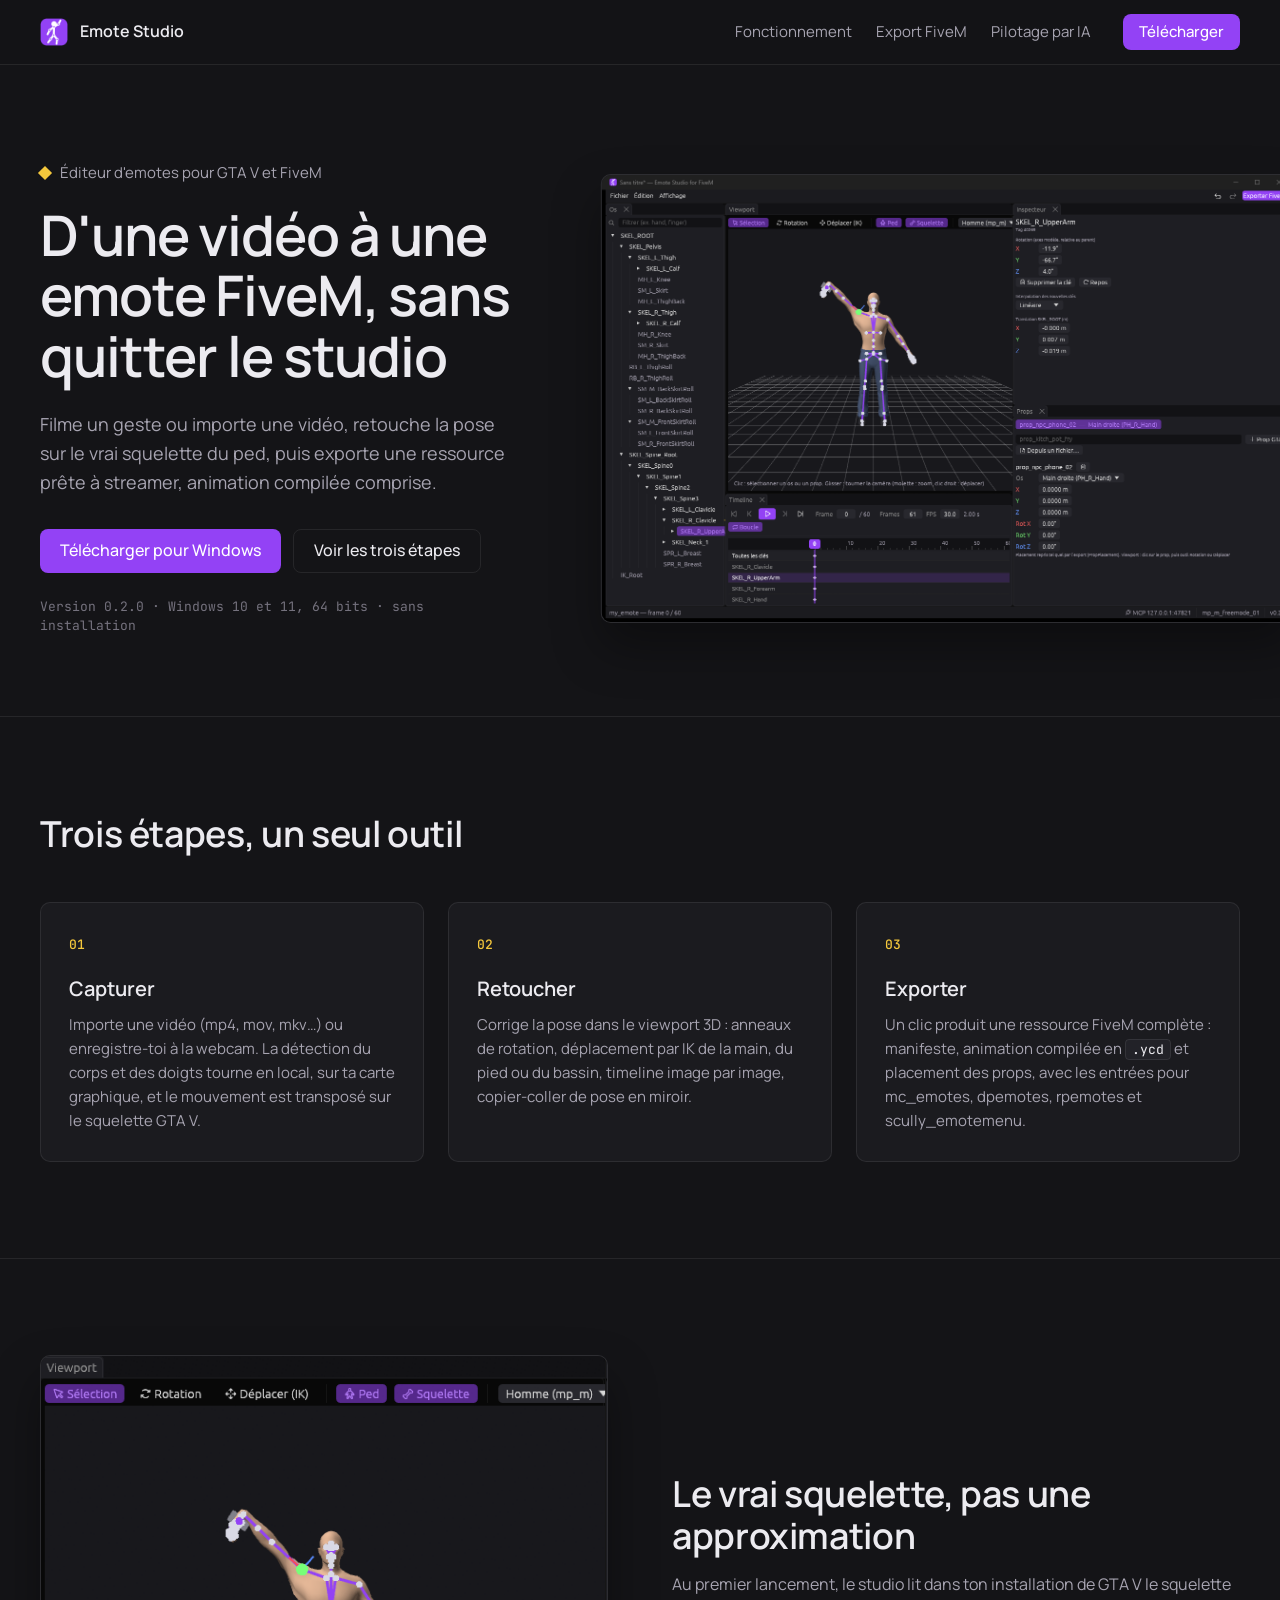
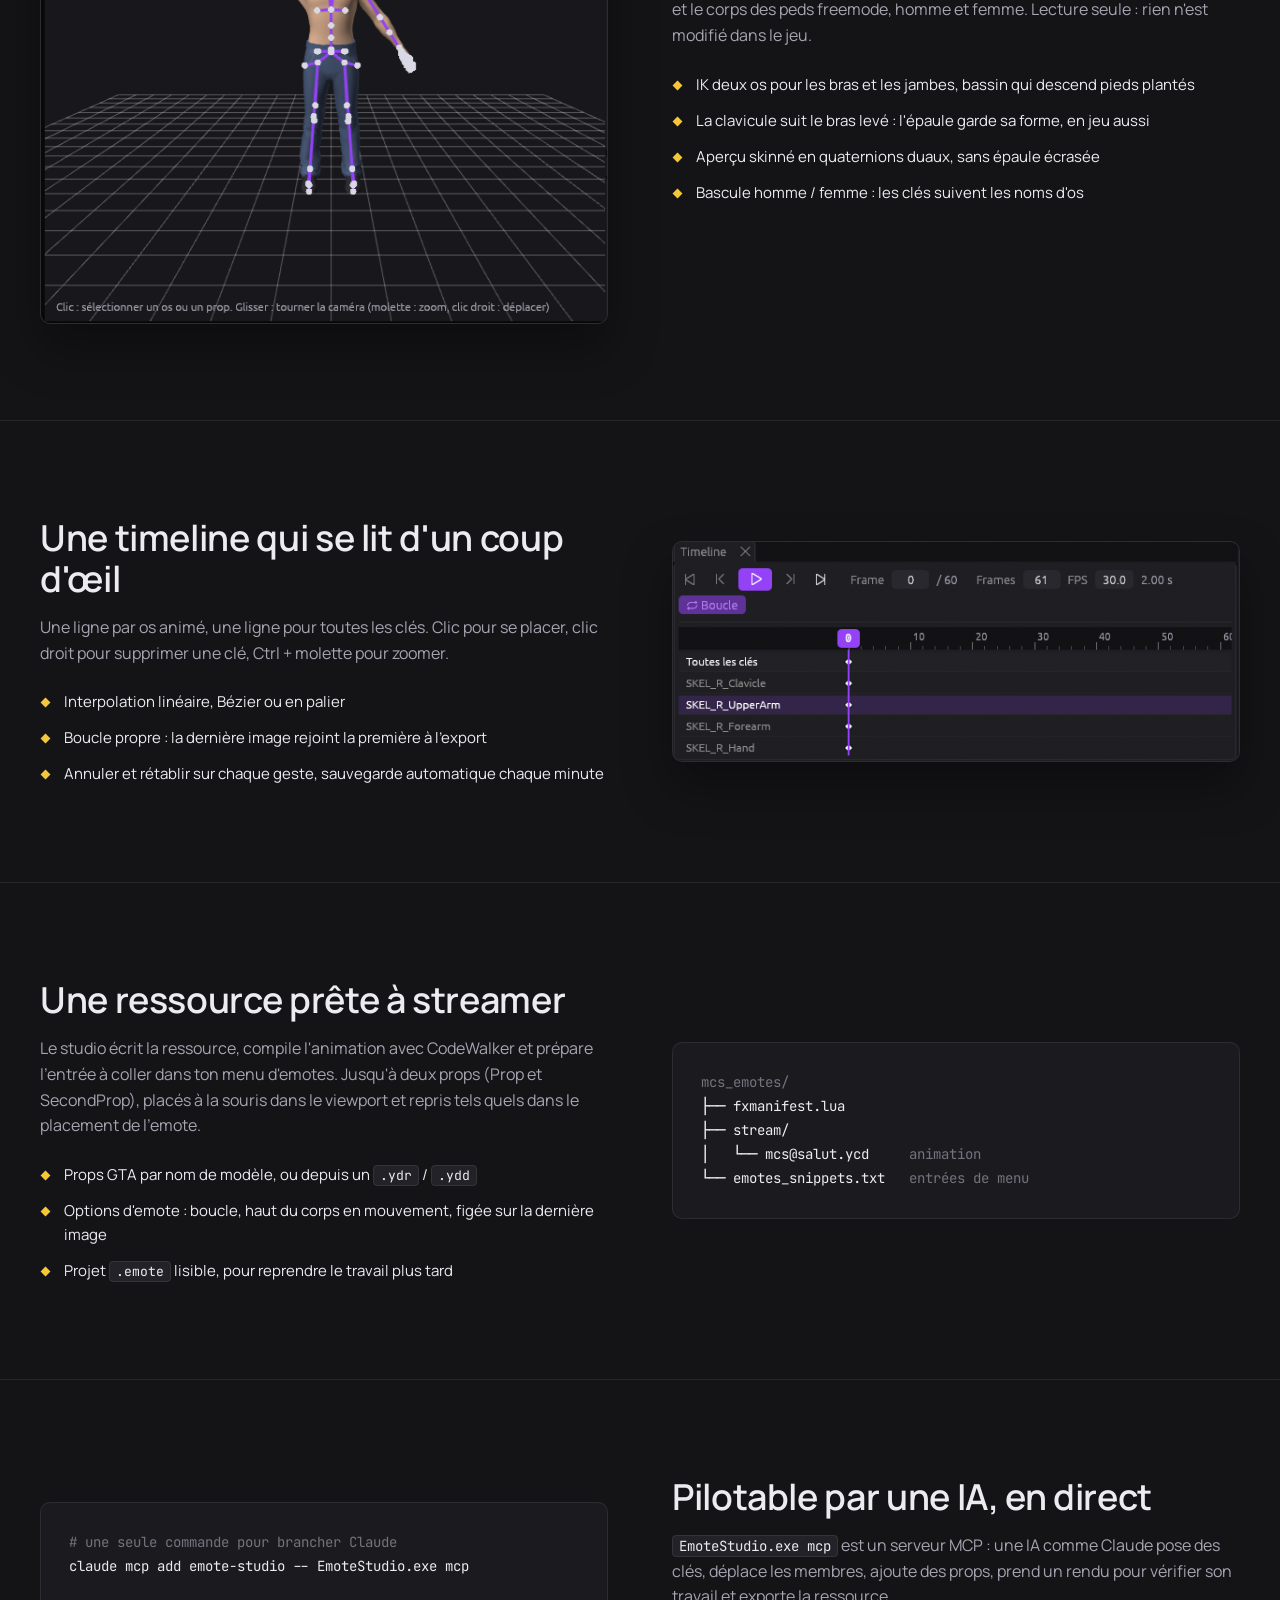
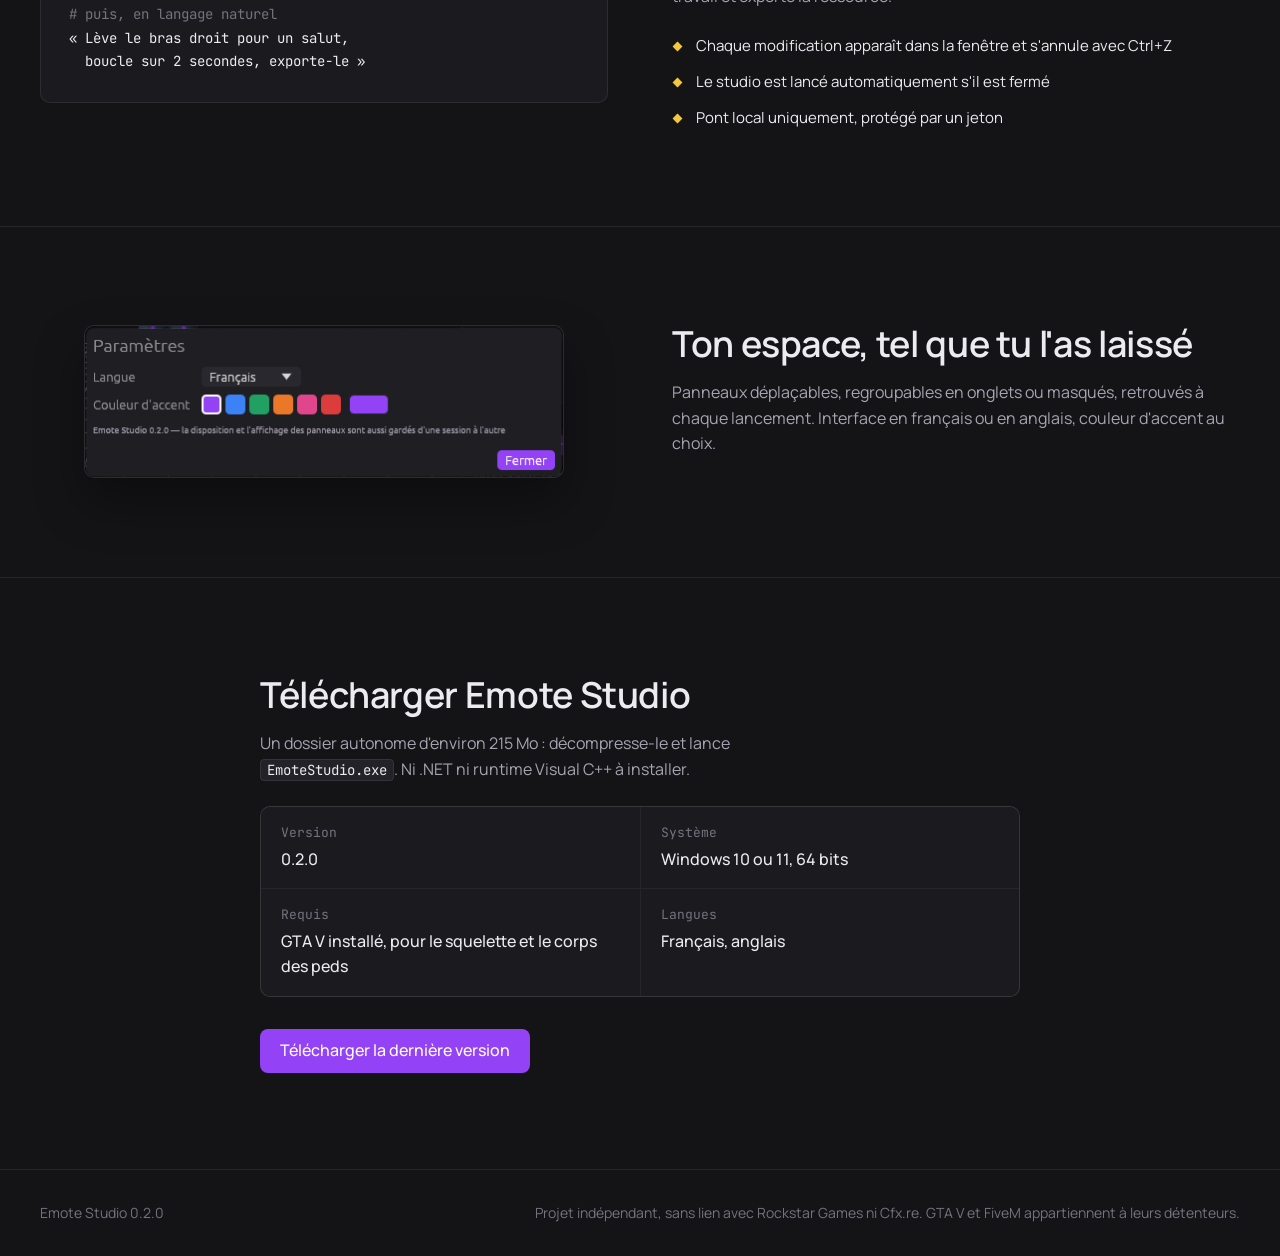
==== index.html @ 348d4938 "feat: add Emote Studio showcase site" ====
<!doctype html>
<html lang="fr">
<head>
  <meta charset="utf-8">
  <meta name="viewport" content="width=device-width, initial-scale=1">
  <title>Emote Studio pour FiveM</title>
  <meta name="description" content="Crée des emotes FiveM à partir d'une vidéo ou de ta webcam, retouche-les en 3D sur le vrai squelette GTA V et exporte une ressource prête à streamer.">
  <link rel="icon" href="assets/icon.png">
  <link rel="preconnect" href="https://fonts.googleapis.com">
  <link rel="preconnect" href="https://fonts.gstatic.com" crossorigin>
  <link href="https://fonts.googleapis.com/css2?family=Manrope:wght@400;500;600&family=JetBrains+Mono:wght@400;500&display=swap" rel="stylesheet">
  <link rel="stylesheet" href="styles.css">
</head>
<body>
  <header class="nav">
    <div class="wrap nav-row">
      <a class="brand" href="#">
        <img src="assets/icon.png" alt="" width="28" height="28">
        <span>Emote Studio</span>
      </a>
      <nav class="links" aria-label="Sections">
        <a href="#etapes">Fonctionnement</a>
        <a href="#export">Export FiveM</a>
        <a href="#ia">Pilotage par IA</a>
      </nav>
      <a class="button small" href="#telecharger">Télécharger</a>
    </div>
  </header>

  <main>
    <section class="hero">
      <div class="wrap hero-grid">
        <div class="hero-text">
          <p class="eyebrow"><span class="key" aria-hidden="true"></span>Éditeur d'emotes pour GTA V et FiveM</p>
          <h1>D'une vidéo à une emote FiveM, sans quitter le studio</h1>
          <p class="lead">Filme un geste ou importe une vidéo, retouche la pose sur le vrai squelette du ped, puis exporte une ressource prête à streamer, animation compilée comprise.</p>
          <div class="actions">
            <a class="button" href="#telecharger">Télécharger pour Windows</a>
            <a class="button ghost" href="#etapes">Voir les trois étapes</a>
          </div>
          <p class="meta">Version 0.2.0 · Windows 10 et 11, 64 bits · sans installation</p>
        </div>
        <figure class="window hero-shot">
          <img src="assets/studio.png" width="1456" height="939" alt="Emote Studio : ped au bras levé tenant un téléphone, arbre des os à gauche, inspecteur et props à droite, timeline en bas">
        </figure>
      </div>
    </section>

    <section id="etapes" class="section">
      <div class="wrap">
        <h2>Trois étapes, un seul outil</h2>
        <ol class="steps">
          <li>
            <span class="step-index">01</span>
            <h3>Capturer</h3>
            <p>Importe une vidéo (mp4, mov, mkv…) ou enregistre-toi à la webcam. La détection du corps et des doigts tourne en local, sur ta carte graphique, et le mouvement est transposé sur le squelette GTA V.</p>
          </li>
          <li>
            <span class="step-index">02</span>
            <h3>Retoucher</h3>
            <p>Corrige la pose dans le viewport 3D : anneaux de rotation, déplacement par IK de la main, du pied ou du bassin, timeline image par image, copier-coller de pose en miroir.</p>
          </li>
          <li>
            <span class="step-index">03</span>
            <h3>Exporter</h3>
            <p>Un clic produit une ressource FiveM complète : manifeste, animation compilée en <code>.ycd</code> et placement des props, avec les entrées pour mc_emotes, dpemotes, rpemotes et scully_emotemenu.</p>
          </li>
        </ol>
      </div>
    </section>

    <section class="section split">
      <div class="wrap split-grid">
        <figure class="window">
          <img src="assets/viewport.png" width="604" height="605" alt="Viewport : bras levé par IK, l'épaule garde son volume">
        </figure>
        <div>
          <h2>Le vrai squelette, pas une approximation</h2>
          <p>Au premier lancement, le studio lit dans ton installation de GTA V le squelette et le corps des peds freemode, homme et femme. Lecture seule : rien n'est modifié dans le jeu.</p>
          <ul class="facts">
            <li>IK deux os pour les bras et les jambes, bassin qui descend pieds plantés</li>
            <li>La clavicule suit le bras levé : l'épaule garde sa forme, en jeu aussi</li>
            <li>Aperçu skinné en quaternions duaux, sans épaule écrasée</li>
            <li>Bascule homme / femme : les clés suivent les noms d'os</li>
          </ul>
        </div>
      </div>
    </section>

    <section class="section split reverse">
      <div class="wrap split-grid">
        <figure class="window">
          <img src="assets/timeline.png" width="606" height="234" alt="Timeline : une ligne par os animé, clés en losange">
        </figure>
        <div>
          <h2>Une timeline qui se lit d'un coup d'œil</h2>
          <p>Une ligne par os animé, une ligne pour toutes les clés. Clic pour se placer, clic droit pour supprimer une clé, Ctrl + molette pour zoomer.</p>
          <ul class="facts">
            <li>Interpolation linéaire, Bézier ou en palier</li>
            <li>Boucle propre : la dernière image rejoint la première à l'export</li>
            <li>Annuler et rétablir sur chaque geste, sauvegarde automatique chaque minute</li>
          </ul>
        </div>
      </div>
    </section>

    <section id="export" class="section">
      <div class="wrap split-grid">
        <div>
          <h2>Une ressource prête à streamer</h2>
          <p>Le studio écrit la ressource, compile l'animation avec CodeWalker et prépare l'entrée à coller dans ton menu d'emotes. Jusqu'à deux props (Prop et SecondProp), placés à la souris dans le viewport et repris tels quels dans le placement de l'emote.</p>
          <ul class="facts">
            <li>Props GTA par nom de modèle, ou depuis un <code>.ydr</code> / <code>.ydd</code></li>
            <li>Options d'emote : boucle, haut du corps en mouvement, figée sur la dernière image</li>
            <li>Projet <code>.emote</code> lisible, pour reprendre le travail plus tard</li>
          </ul>
        </div>
        <pre class="tree" aria-label="Arborescence de la ressource générée"><code><span class="dim">mcs_emotes/</span>
├── fxmanifest.lua
├── stream/
│   └── mcs@salut.ycd     <span class="dim">animation</span>
└── emotes_snippets.txt   <span class="dim">entrées de menu</span></code></pre>
      </div>
    </section>

    <section id="ia" class="section">
      <div class="wrap split-grid">
        <pre class="tree"><code><span class="dim"># une seule commande pour brancher Claude</span>
claude mcp add emote-studio -- EmoteStudio.exe mcp

<span class="dim"># puis, en langage naturel</span>
« Lève le bras droit pour un salut,
  boucle sur 2 secondes, exporte-le »</code></pre>
        <div>
          <h2>Pilotable par une IA, en direct</h2>
          <p><code>EmoteStudio.exe mcp</code> est un serveur MCP : une IA comme Claude pose des clés, déplace les membres, ajoute des props, prend un rendu pour vérifier son travail et exporte la ressource.</p>
          <ul class="facts">
            <li>Chaque modification apparaît dans la fenêtre et s'annule avec Ctrl+Z</li>
            <li>Le studio est lancé automatiquement s'il est fermé</li>
            <li>Pont local uniquement, protégé par un jeton</li>
          </ul>
        </div>
      </div>
    </section>

    <section class="section split">
      <div class="wrap split-grid">
        <figure class="window settings-shot">
          <img src="assets/settings.png" width="480" height="152" alt="Paramètres : langue et couleur d'accent">
        </figure>
        <div>
          <h2>Ton espace, tel que tu l'as laissé</h2>
          <p>Panneaux déplaçables, regroupables en onglets ou masqués, retrouvés à chaque lancement. Interface en français ou en anglais, couleur d'accent au choix.</p>
        </div>
      </div>
    </section>

    <section id="telecharger" class="section download">
      <div class="wrap">
        <h2>Télécharger Emote Studio</h2>
        <p>Un dossier autonome d'environ 215 Mo : décompresse-le et lance <code>EmoteStudio.exe</code>. Ni .NET ni runtime Visual C++ à installer.</p>
        <dl class="specs">
          <div><dt>Version</dt><dd>0.2.0</dd></div>
          <div><dt>Système</dt><dd>Windows 10 ou 11, 64 bits</dd></div>
          <div><dt>Requis</dt><dd>GTA V installé, pour le squelette et le corps des peds</dd></div>
          <div><dt>Langues</dt><dd>Français, anglais</dd></div>
        </dl>
        <a class="button" href="https://github.com/JusteKal/emote-studio/releases">Télécharger la dernière version</a>
      </div>
    </section>
  </main>

  <footer class="footer">
    <div class="wrap footer-row">
      <span>Emote Studio 0.2.0</span>
      <span>Projet indépendant, sans lien avec Rockstar Games ni Cfx.re. GTA V et FiveM appartiennent à leurs détenteurs.</span>
    </div>
  </footer>
</body>
</html>
---- styles.css ----
/* Emote Studio : site vitrine. Même palette que le studio (graphite, accent violet aplat),
   losange jaune des clés de la timeline comme signe distinctif. */

:root {
  --bg: #141417;
  --surface: #1b1b1f;
  --raised: #222228;
  --line: rgba(255, 255, 255, 0.08);
  --text: #ecebf0;
  --text-2: #a7a4b1;
  --text-3: #75727e;
  --accent: #9342f5;
  --accent-hover: #ae6ffc;
  --key: #f5c83c;
  --radius: 10px;
  --font: "Manrope", "Segoe UI", system-ui, sans-serif;
  --mono: "JetBrains Mono", ui-monospace, Consolas, monospace;
  --ease: cubic-bezier(0.2, 0, 0, 1);
}

* { box-sizing: border-box; }

html { scroll-behavior: smooth; }

body {
  margin: 0;
  background: var(--bg);
  color: var(--text);
  font: 400 16px/1.6 var(--font);
  -webkit-font-smoothing: antialiased;
}

img { display: block; max-width: 100%; height: auto; }

a { color: inherit; }

code {
  font-family: var(--mono);
  font-size: 0.875em;
  color: var(--text);
  background: var(--raised);
  border: 1px solid var(--line);
  border-radius: 4px;
  padding: 1px 6px;
}

.wrap {
  width: min(1200px, 100% - 48px);
  margin-inline: auto;
}

/* Navigation */

.nav {
  position: sticky;
  top: 0;
  z-index: 10;
  background: rgba(20, 20, 23, 0.92);
  border-bottom: 1px solid var(--line);
}

.nav-row {
  display: flex;
  align-items: center;
  gap: 32px;
  height: 64px;
}

.brand {
  display: flex;
  align-items: center;
  gap: 12px;
  font-weight: 600;
  text-decoration: none;
}

.brand img { border-radius: 6px; }

.links {
  display: flex;
  gap: 24px;
  margin-left: auto;
}

.links a {
  color: var(--text-2);
  text-decoration: none;
  font-size: 15px;
  transition: color 120ms var(--ease);
}

.links a:hover { color: var(--text); }

/* Boutons */

.button {
  display: inline-flex;
  align-items: center;
  height: 44px;
  padding: 0 20px;
  border-radius: 8px;
  background: var(--accent);
  color: #fff;
  font-weight: 500;
  text-decoration: none;
  transition: background-color 120ms var(--ease), transform 120ms var(--ease);
}

.button:hover { background: var(--accent-hover); }
.button:active { transform: scale(0.98); }

.button.small { height: 36px; padding: 0 16px; font-size: 15px; }

.button.ghost {
  background: transparent;
  color: var(--text);
  border: 1px solid var(--line);
}

.button.ghost:hover { background: var(--raised); }

.button:focus-visible,
.links a:focus-visible,
.brand:focus-visible {
  outline: 2px solid var(--accent-hover);
  outline-offset: 2px;
}

/* Accueil */

.hero { padding: 96px 0 80px; overflow-x: clip; }

.hero-grid {
  display: grid;
  grid-template-columns: minmax(0, 5fr) minmax(0, 7fr);
  gap: 56px;
  align-items: center;
}

.eyebrow {
  display: flex;
  align-items: center;
  gap: 10px;
  margin: 0 0 20px;
  color: var(--text-2);
  font-size: 15px;
}

/* Losange de clé, comme dans la timeline du studio */
.key {
  width: 10px;
  height: 10px;
  background: var(--key);
  transform: rotate(45deg);
  flex: none;
}

h1 {
  margin: 0;
  font-size: clamp(36px, 4.4vw, 56px);
  line-height: 1.08;
  font-weight: 600;
  letter-spacing: -0.02em;
}

.lead {
  margin: 24px 0 32px;
  color: var(--text-2);
  font-size: 18px;
  max-width: 34em;
}

.actions { display: flex; flex-wrap: wrap; gap: 12px; }

.meta {
  margin: 24px 0 0;
  color: var(--text-3);
  font: 400 13px/1.5 var(--mono);
}

/* Fenêtres du studio */

.window {
  margin: 0;
  border: 1px solid var(--line);
  border-radius: var(--radius);
  overflow: hidden;
  background: var(--surface);
  box-shadow: 0 24px 48px rgba(0, 0, 0, 0.35);
}

.hero-shot { transform: translateX(4%); width: 104%; }

/* Sections */

.section { padding: 96px 0; border-top: 1px solid var(--line); }

h2 {
  margin: 0 0 16px;
  font-size: clamp(28px, 2.8vw, 36px);
  line-height: 1.15;
  font-weight: 600;
  letter-spacing: -0.01em;
}

.section p { color: var(--text-2); margin: 0 0 24px; max-width: 36em; }

.steps {
  list-style: none;
  margin: 48px 0 0;
  padding: 0;
  display: grid;
  grid-template-columns: repeat(3, 1fr);
  gap: 24px;
}

.steps li {
  padding: 28px;
  background: var(--surface);
  border: 1px solid var(--line);
  border-radius: var(--radius);
}

.step-index {
  font: 500 13px/1 var(--mono);
  color: var(--key);
}

h3 { margin: 16px 0 8px; font-size: 20px; font-weight: 600; }

.steps p { margin: 0; font-size: 15px; }

.split-grid {
  display: grid;
  grid-template-columns: minmax(0, 1fr) minmax(0, 1fr);
  gap: 64px;
  align-items: center;
}

.split.reverse .split-grid > figure { order: 2; }

.facts { list-style: none; margin: 0; padding: 0; display: grid; gap: 12px; }

.facts li {
  position: relative;
  padding-left: 24px;
  color: var(--text);
  font-size: 15px;
}

.facts li::before {
  content: "";
  position: absolute;
  left: 2px;
  top: 0.6em;
  width: 7px;
  height: 7px;
  background: var(--key);
  transform: rotate(45deg);
}

.tree {
  margin: 0;
  padding: 28px;
  background: var(--surface);
  border: 1px solid var(--line);
  border-radius: var(--radius);
  overflow-x: auto;
  font: 400 14px/1.7 var(--mono);
  color: var(--text);
}

.tree code { background: none; border: 0; padding: 0; font-size: inherit; }

.dim { color: var(--text-3); }

.settings-shot { max-width: 480px; justify-self: center; }

/* Téléchargement */

.download .wrap { max-width: 760px; }

.specs {
  display: grid;
  grid-template-columns: repeat(2, 1fr);
  gap: 1px;
  margin: 0 0 32px;
  background: var(--line);
  border: 1px solid var(--line);
  border-radius: var(--radius);
  overflow: hidden;
}

.specs div { background: var(--surface); padding: 16px 20px; }

.specs dt { color: var(--text-3); font: 400 13px/1.5 var(--mono); }

.specs dd { margin: 4px 0 0; font-weight: 500; }

/* Pied de page */

.footer { border-top: 1px solid var(--line); padding: 32px 0; color: var(--text-3); font-size: 14px; }

.footer-row { display: flex; justify-content: space-between; gap: 24px; flex-wrap: wrap; }

/* Petits écrans */

@media (max-width: 1080px) {
  .hero-grid { grid-template-columns: 1fr; gap: 48px; }
  .hero-shot { transform: none; width: 100%; }
}

@media (max-width: 900px) {
  .hero { padding: 56px 0; }
  .hero-grid, .split-grid { grid-template-columns: 1fr; gap: 40px; }
  .hero-shot { transform: none; width: 100%; }
  .split.reverse .split-grid > figure { order: 0; }
  .steps { grid-template-columns: 1fr; }
  .section { padding: 64px 0; }
}

@media (max-width: 640px) {
  .links { display: none; }
  .nav-row { justify-content: space-between; }
  .specs { grid-template-columns: 1fr; }
  .tree { padding: 20px; font-size: 12px; }
  .wrap { width: calc(100% - 32px); }
}

@media (prefers-reduced-motion: reduce) {
  html { scroll-behavior: auto; }
}
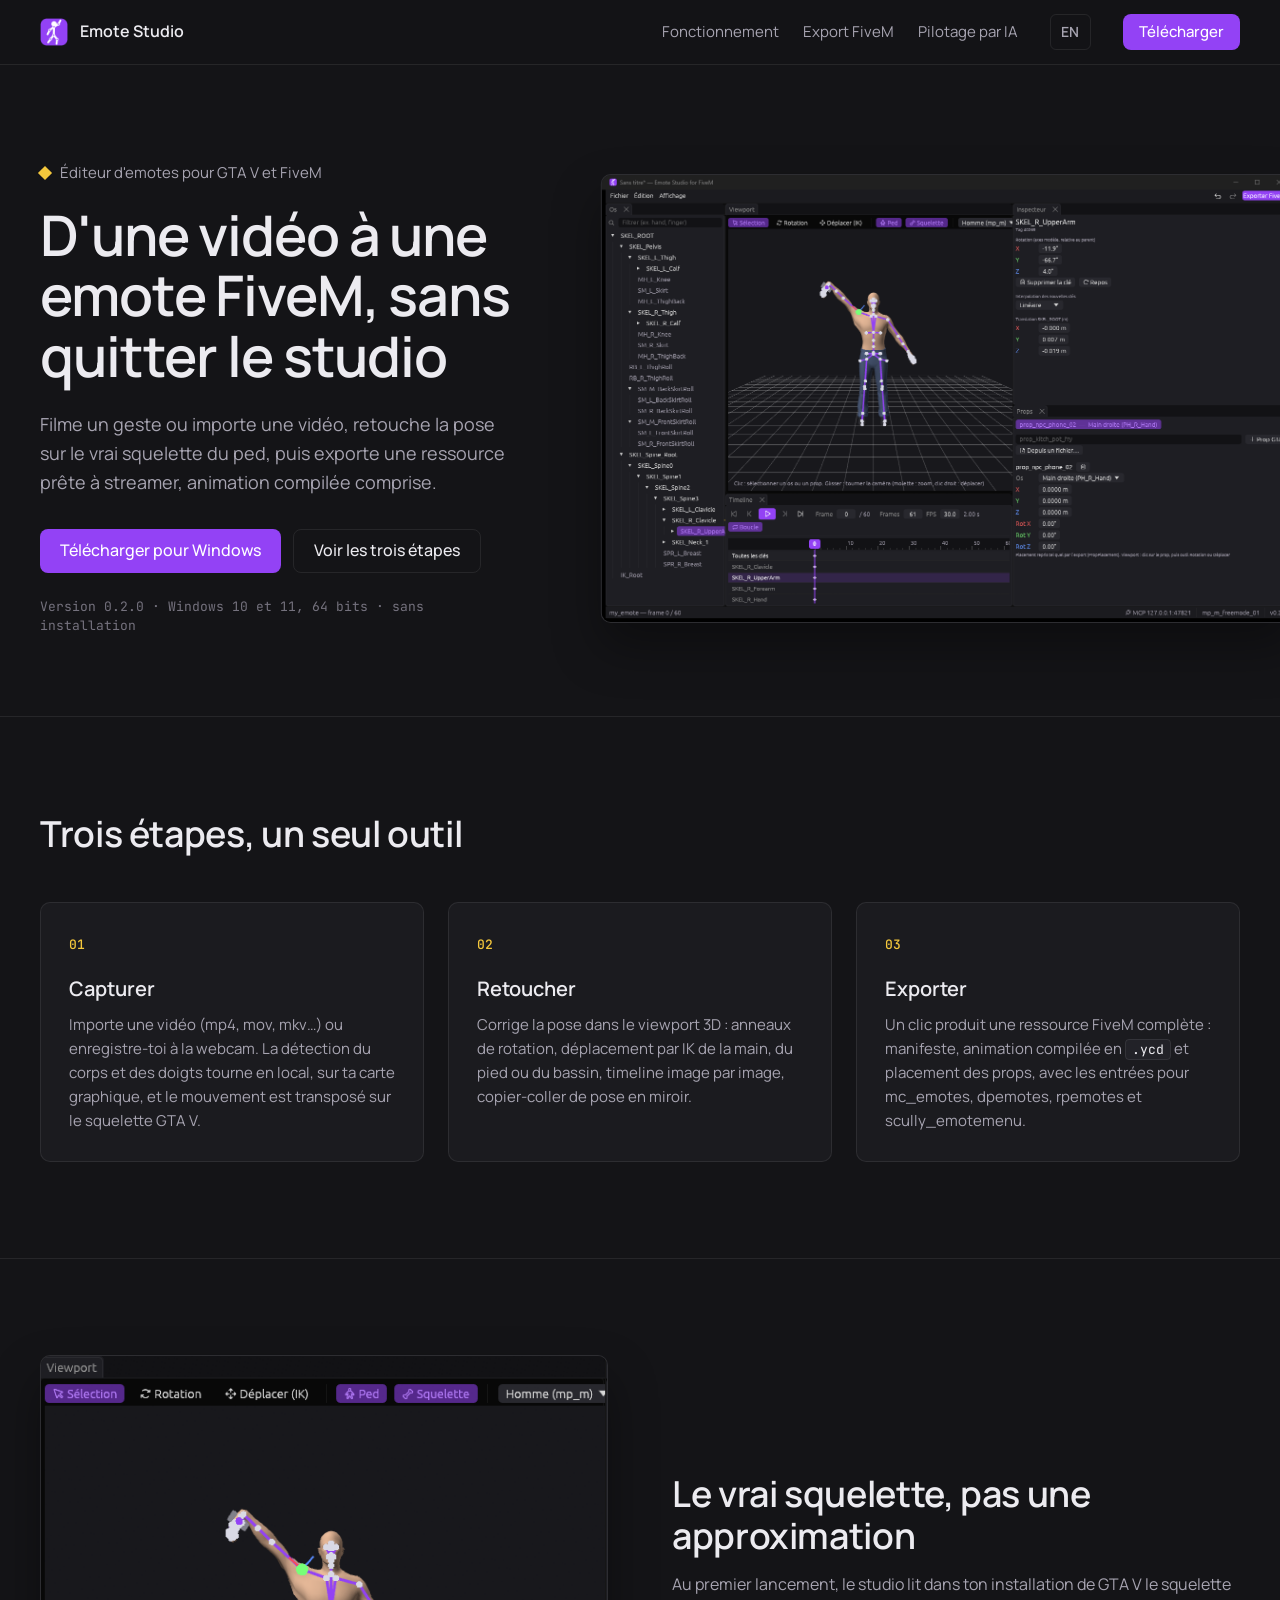
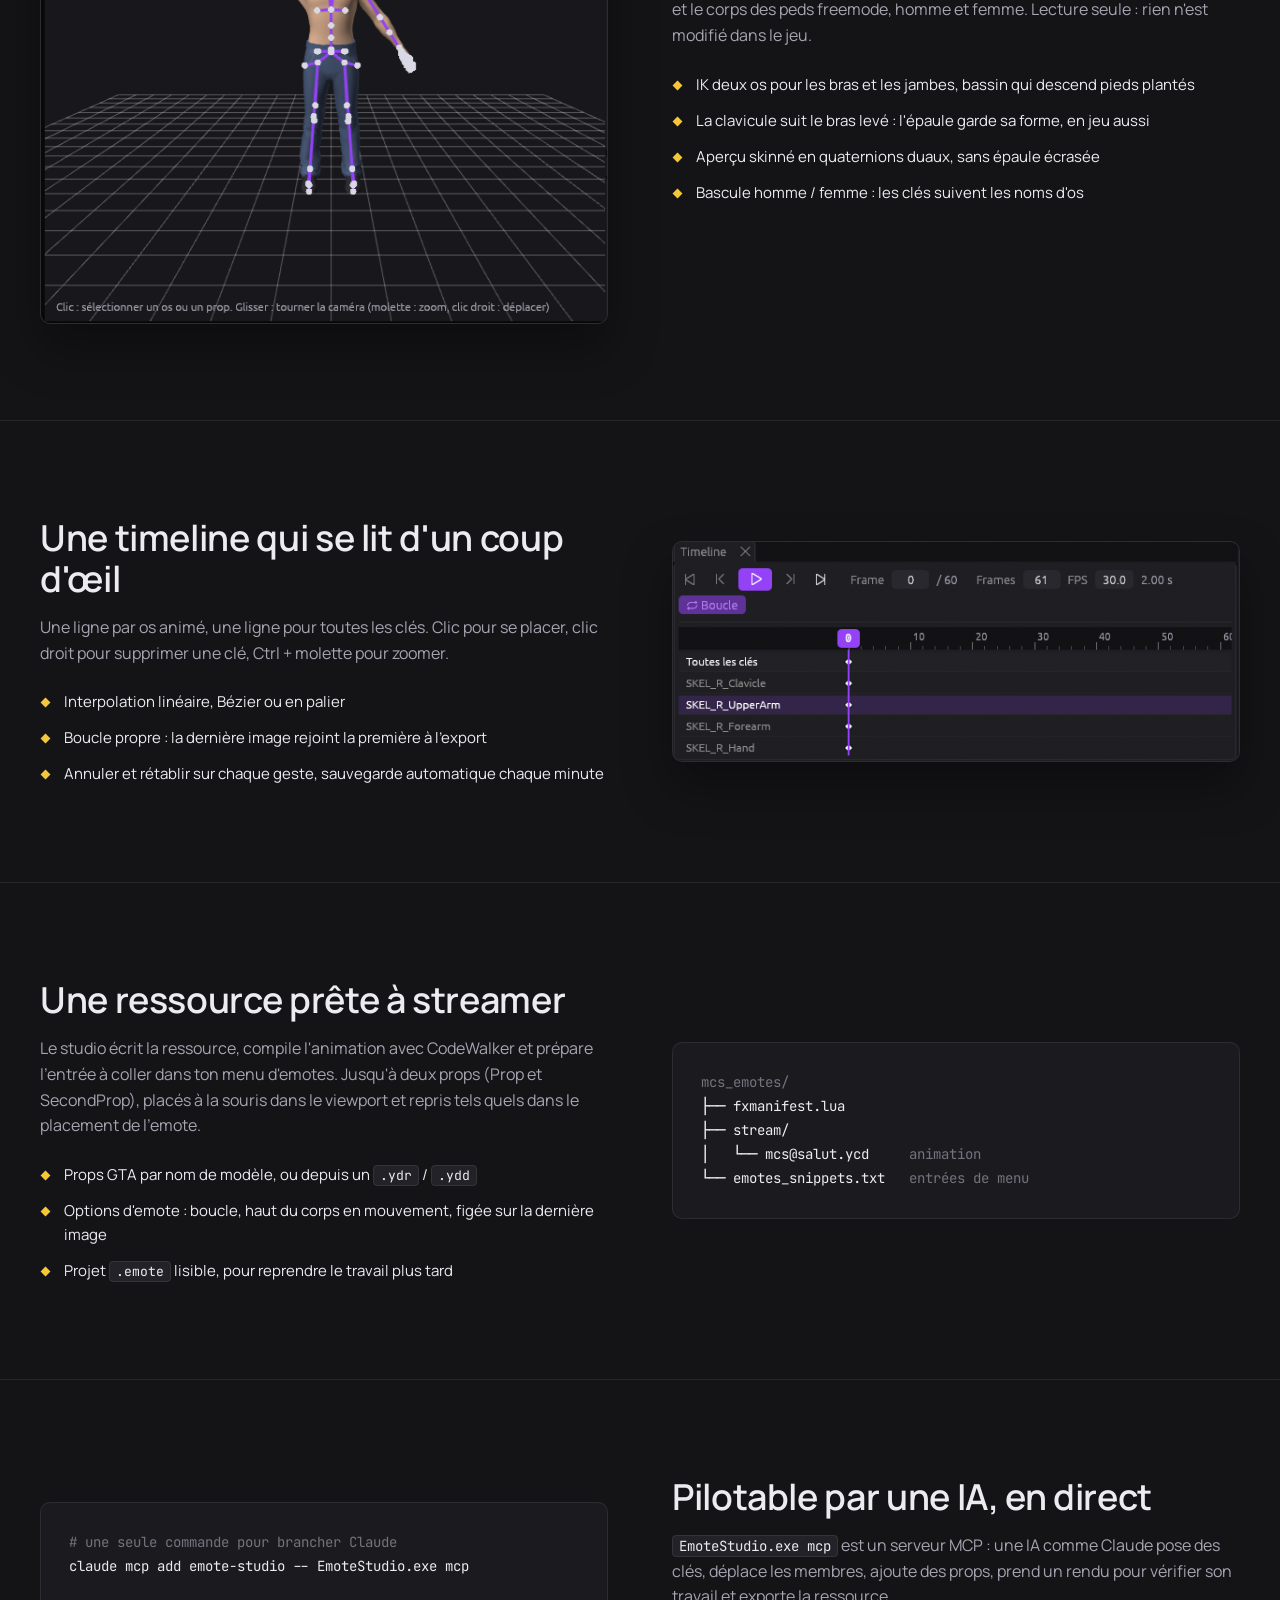
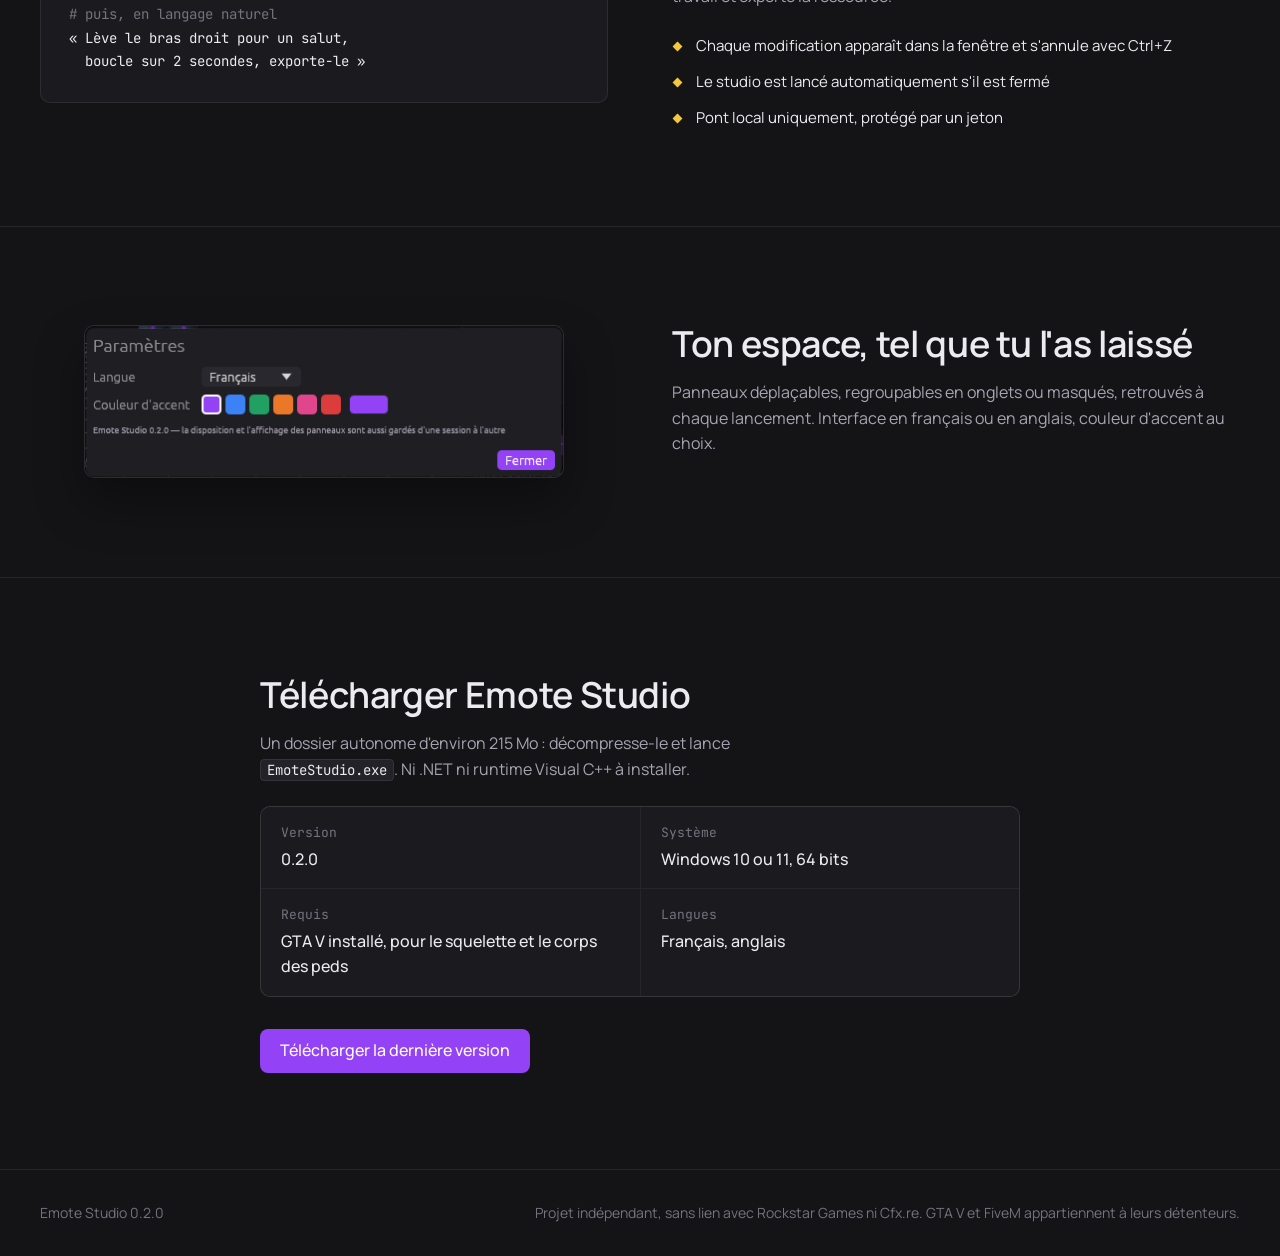
==== commit 74f7360e: "feat: add English version of the showcase site - en/index.html: full English translation, sharing st" ====
--- a/index.html
+++ b/index.html
@@ -5,6 +5,8 @@
   <meta name="viewport" content="width=device-width, initial-scale=1">
   <title>Emote Studio pour FiveM</title>
   <meta name="description" content="Crée des emotes FiveM à partir d'une vidéo ou de ta webcam, retouche-les en 3D sur le vrai squelette GTA V et exporte une ressource prête à streamer.">
+  <link rel="alternate" hreflang="fr" href="./">
+  <link rel="alternate" hreflang="en" href="en/">
   <link rel="icon" href="assets/icon.png">
   <link rel="preconnect" href="https://fonts.googleapis.com">
   <link rel="preconnect" href="https://fonts.gstatic.com" crossorigin>
@@ -23,6 +25,7 @@
         <a href="#export">Export FiveM</a>
         <a href="#ia">Pilotage par IA</a>
       </nav>
+      <a class="lang" href="en/" hreflang="en" lang="en" title="English version">EN</a>
       <a class="button small" href="#telecharger">Télécharger</a>
     </div>
   </header>
--- a/styles.css
+++ b/styles.css
@@ -91,6 +91,21 @@
 
 .links a:hover { color: var(--text); }
 
+/* Changement de langue : discret, toujours visible (même sur petit écran) */
+.lang {
+  color: var(--text-2);
+  font-size: 14px;
+  font-weight: 600;
+  letter-spacing: 0.04em;
+  text-decoration: none;
+  padding: 6px 10px;
+  border: 1px solid var(--line);
+  border-radius: 6px;
+  transition: color 120ms var(--ease), background-color 120ms var(--ease);
+}
+
+.lang:hover { color: var(--text); background: var(--raised); }
+
 /* Boutons */
 
 .button {
@@ -121,6 +136,7 @@
 
 .button:focus-visible,
 .links a:focus-visible,
+.lang:focus-visible,
 .brand:focus-visible {
   outline: 2px solid var(--accent-hover);
   outline-offset: 2px;
@@ -322,6 +338,7 @@
 @media (max-width: 640px) {
   .links { display: none; }
   .nav-row { justify-content: space-between; }
+  .lang { margin-left: auto; }
   .specs { grid-template-columns: 1fr; }
   .tree { padding: 20px; font-size: 12px; }
   .wrap { width: calc(100% - 32px); }
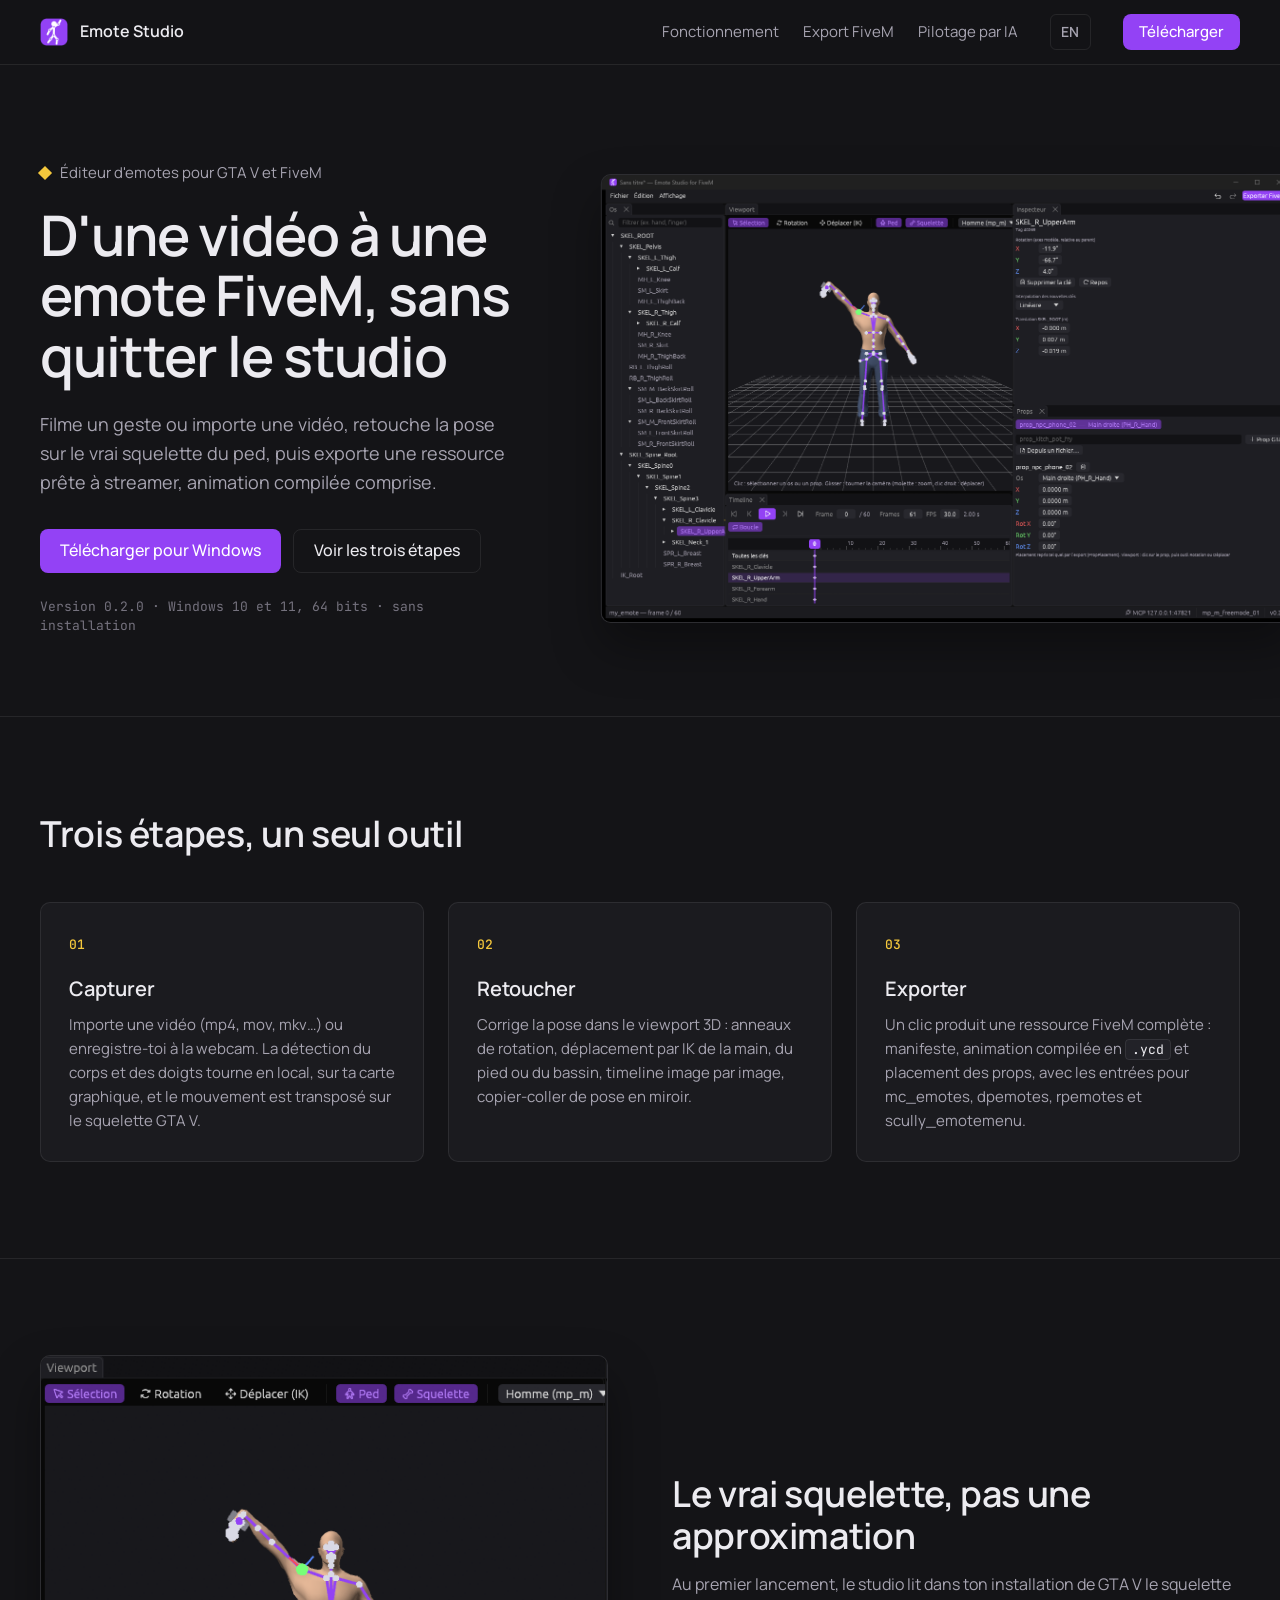
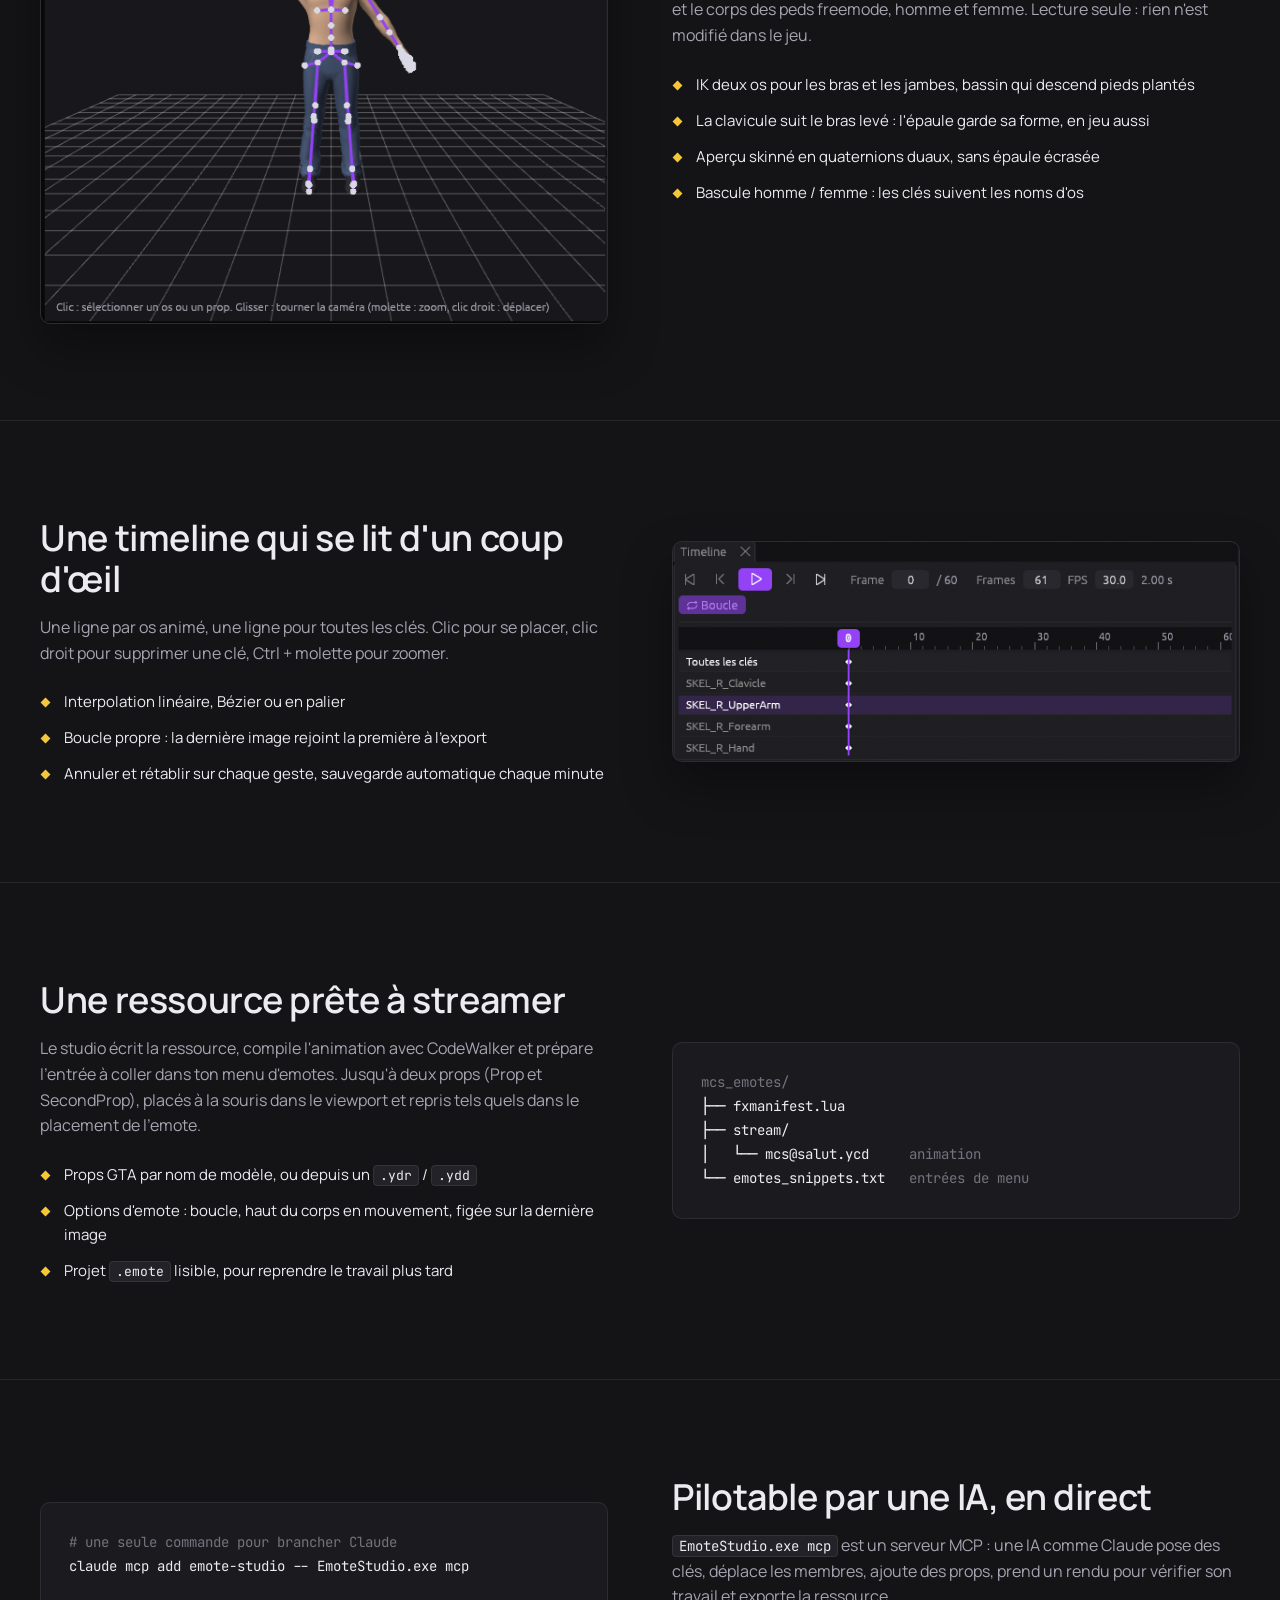
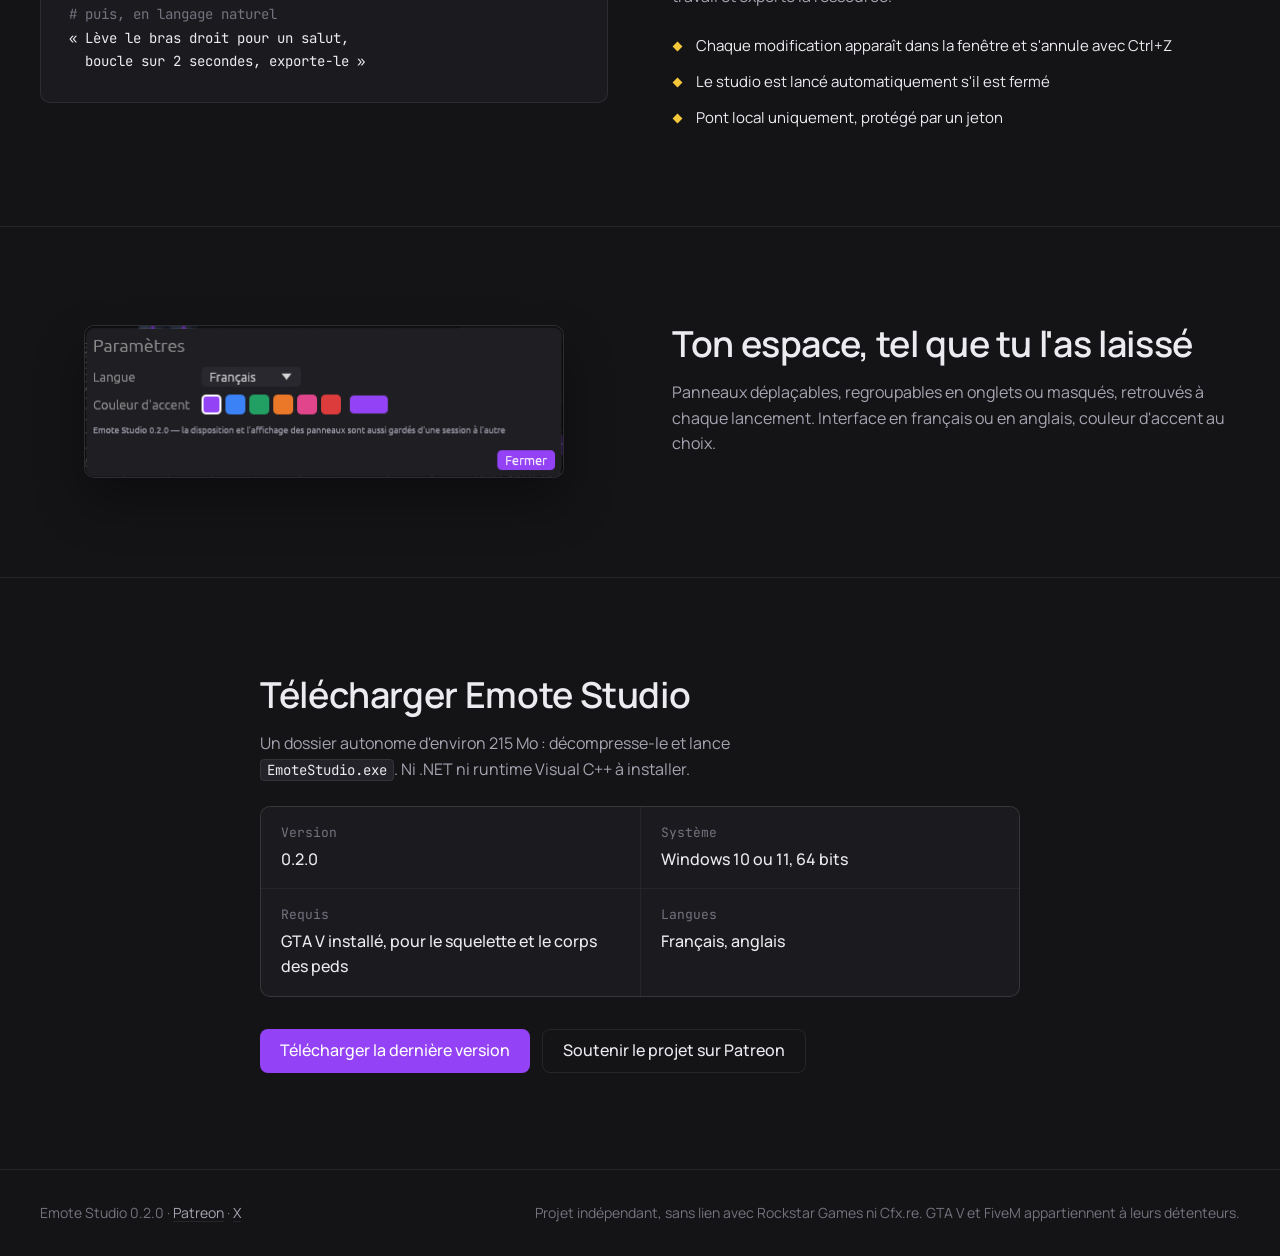
==== commit ee04d6cb: "feat: add Patreon and X links to the showcase site - Patreon button next to the download button (FR " ====
--- a/index.html
+++ b/index.html
@@ -168,14 +168,17 @@
           <div><dt>Requis</dt><dd>GTA V installé, pour le squelette et le corps des peds</dd></div>
           <div><dt>Langues</dt><dd>Français, anglais</dd></div>
         </dl>
-        <a class="button" href="https://github.com/JusteKal/emote-studio/releases">Télécharger la dernière version</a>
+        <div class="actions">
+          <a class="button" href="https://github.com/JusteKal/emote-studio/releases">Télécharger la dernière version</a>
+          <a class="button ghost" href="https://www.patreon.com/cw/Justekal" rel="noopener">Soutenir le projet sur Patreon</a>
+        </div>
       </div>
     </section>
   </main>
 
   <footer class="footer">
     <div class="wrap footer-row">
-      <span>Emote Studio 0.2.0</span>
+      <span>Emote Studio 0.2.0 · <a href="https://www.patreon.com/cw/Justekal" rel="noopener">Patreon</a> · <a href="https://x.com/gyrateam" rel="noopener">X</a></span>
       <span>Projet indépendant, sans lien avec Rockstar Games ni Cfx.re. GTA V et FiveM appartiennent à leurs détenteurs.</span>
     </div>
   </footer>
--- a/styles.css
+++ b/styles.css
@@ -319,6 +319,10 @@
 
 .footer-row { display: flex; justify-content: space-between; gap: 24px; flex-wrap: wrap; }
 
+.footer a { color: var(--text-2); text-decoration-color: var(--line); text-underline-offset: 3px; }
+
+.footer a:hover { color: var(--text); }
+
 /* Petits écrans */
 
 @media (max-width: 1080px) {
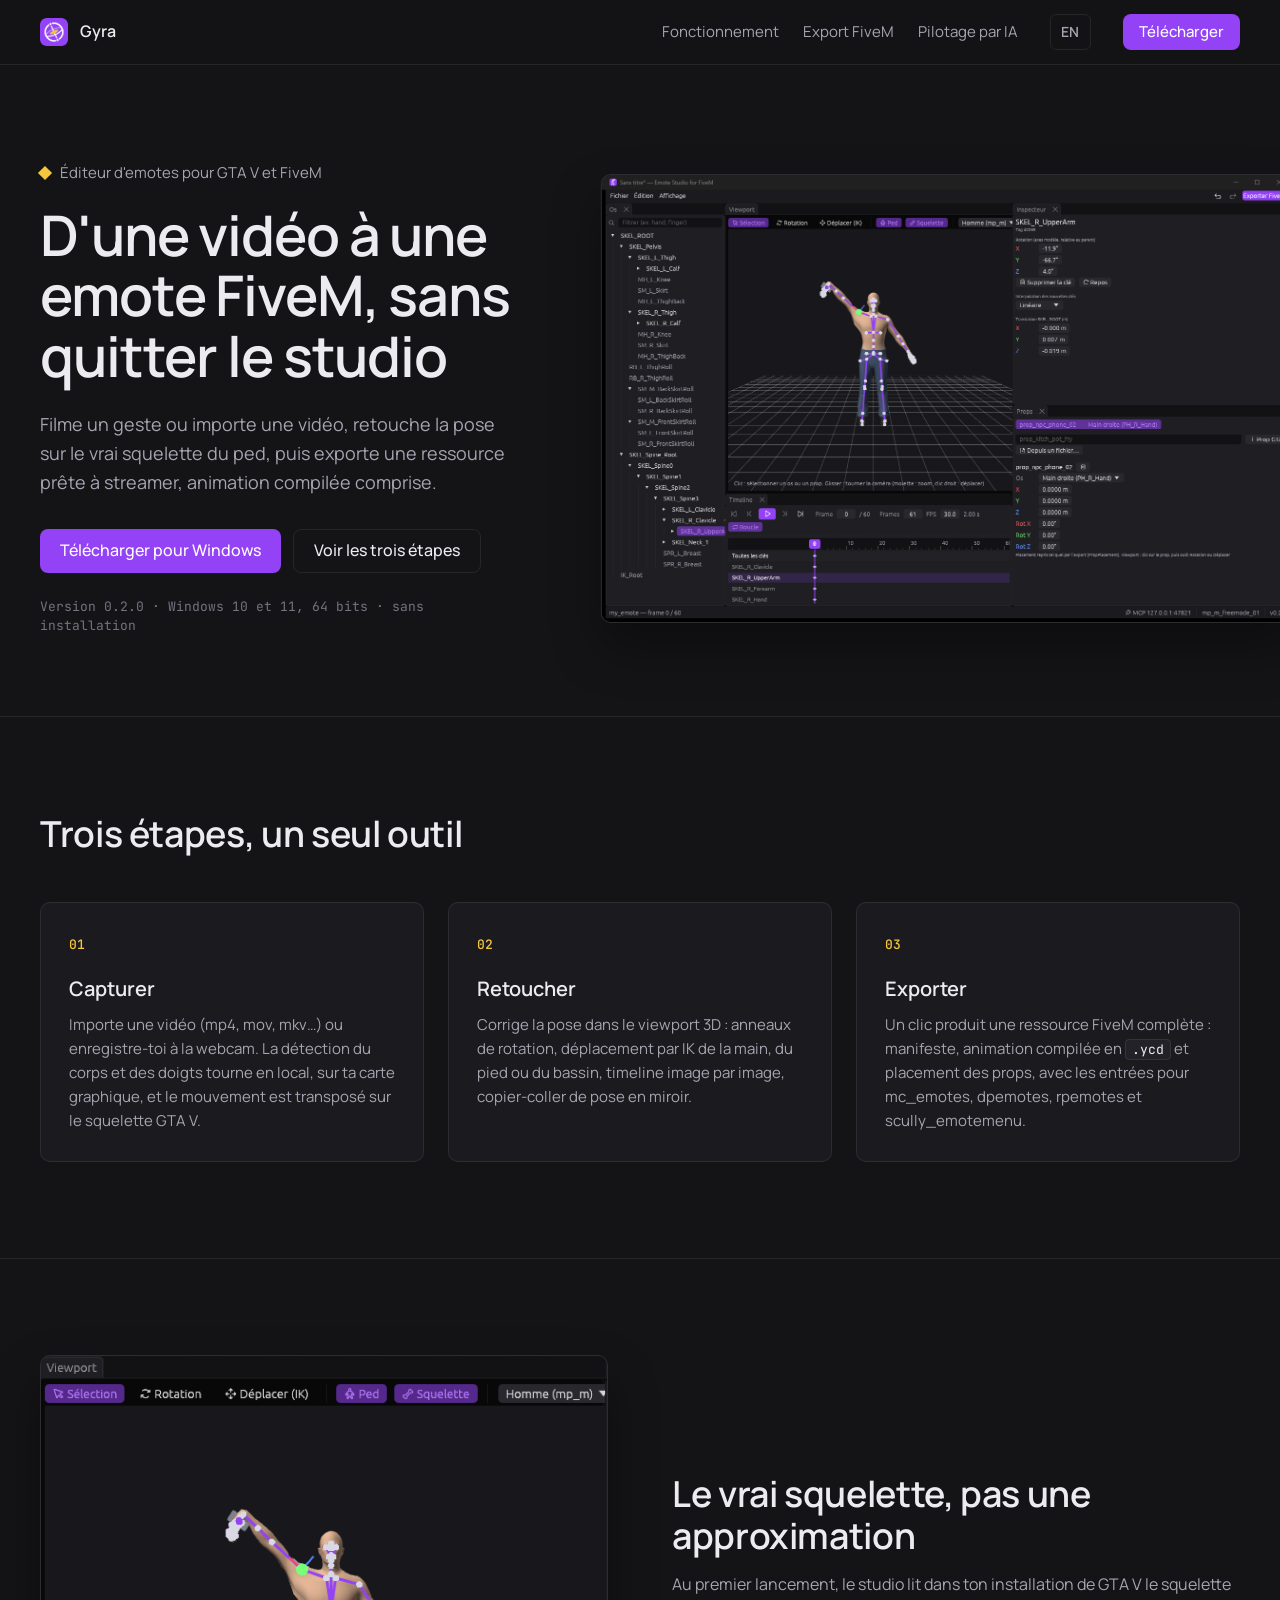
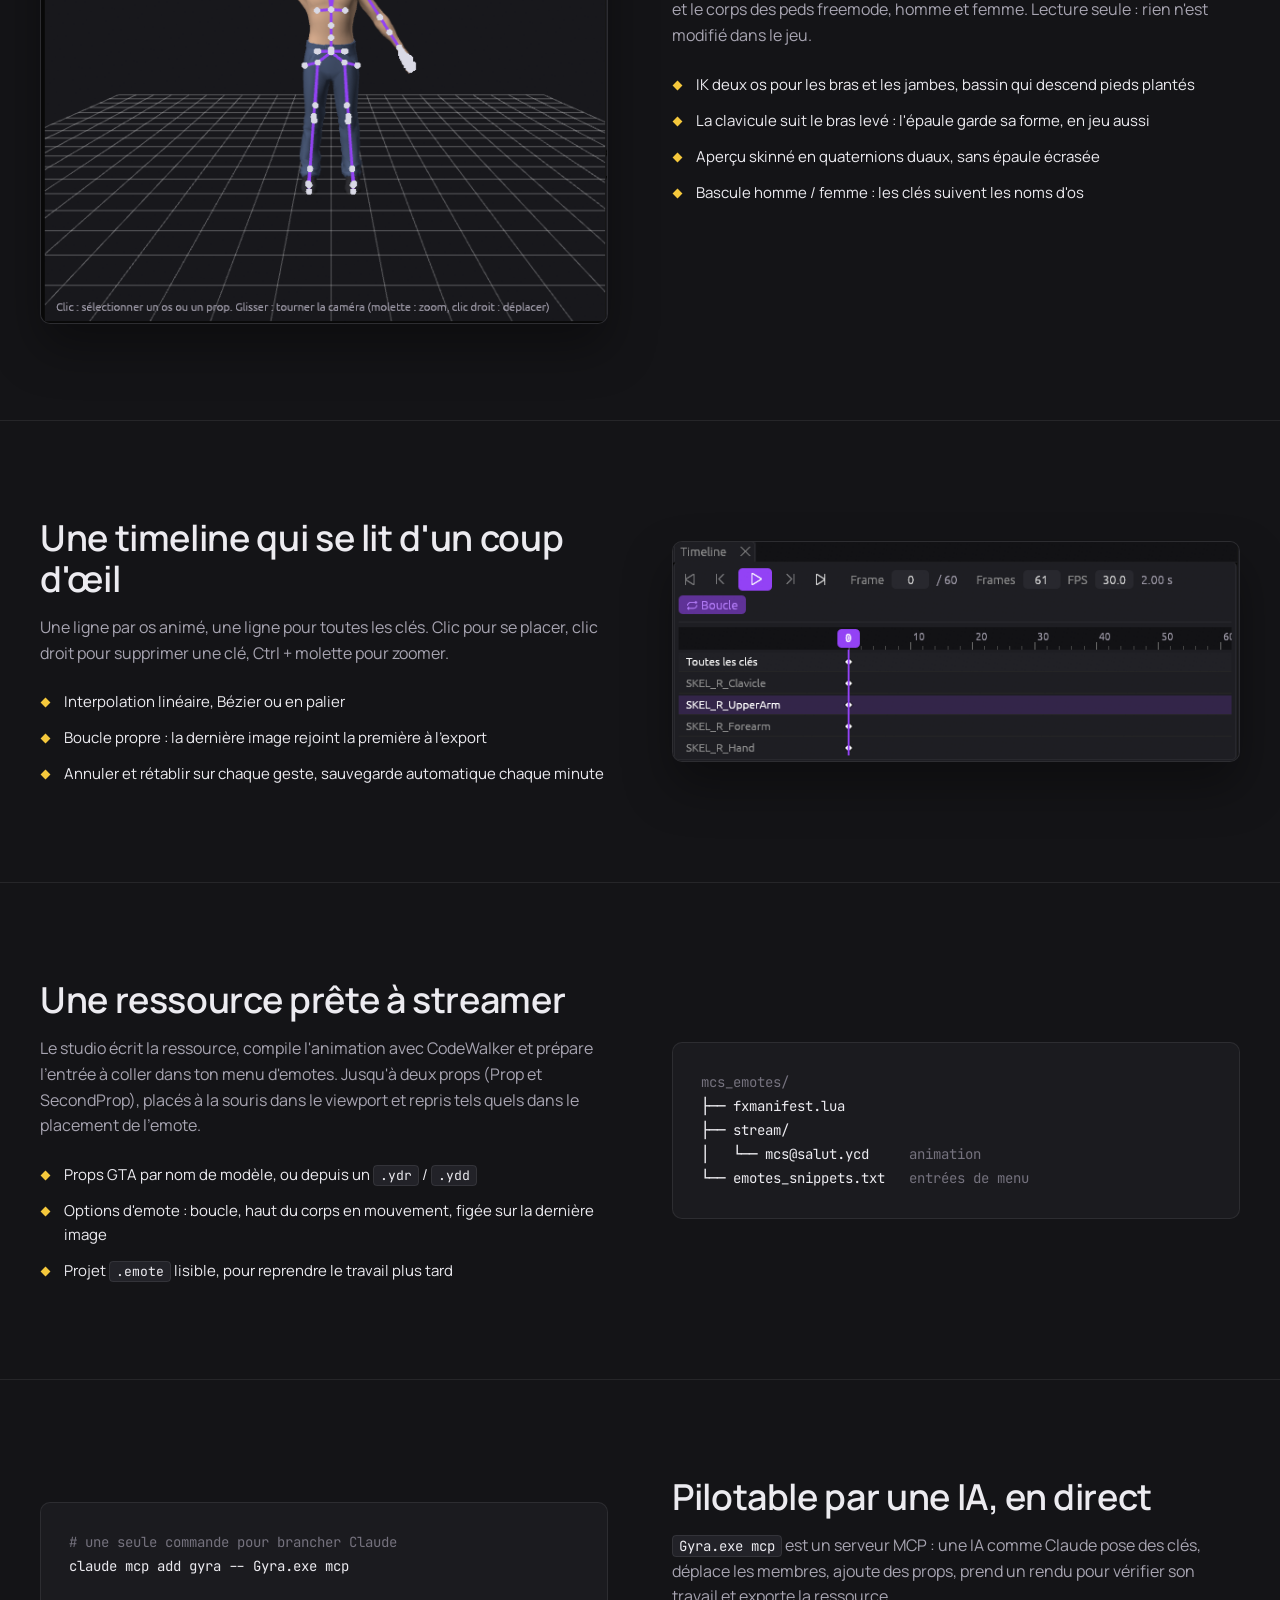
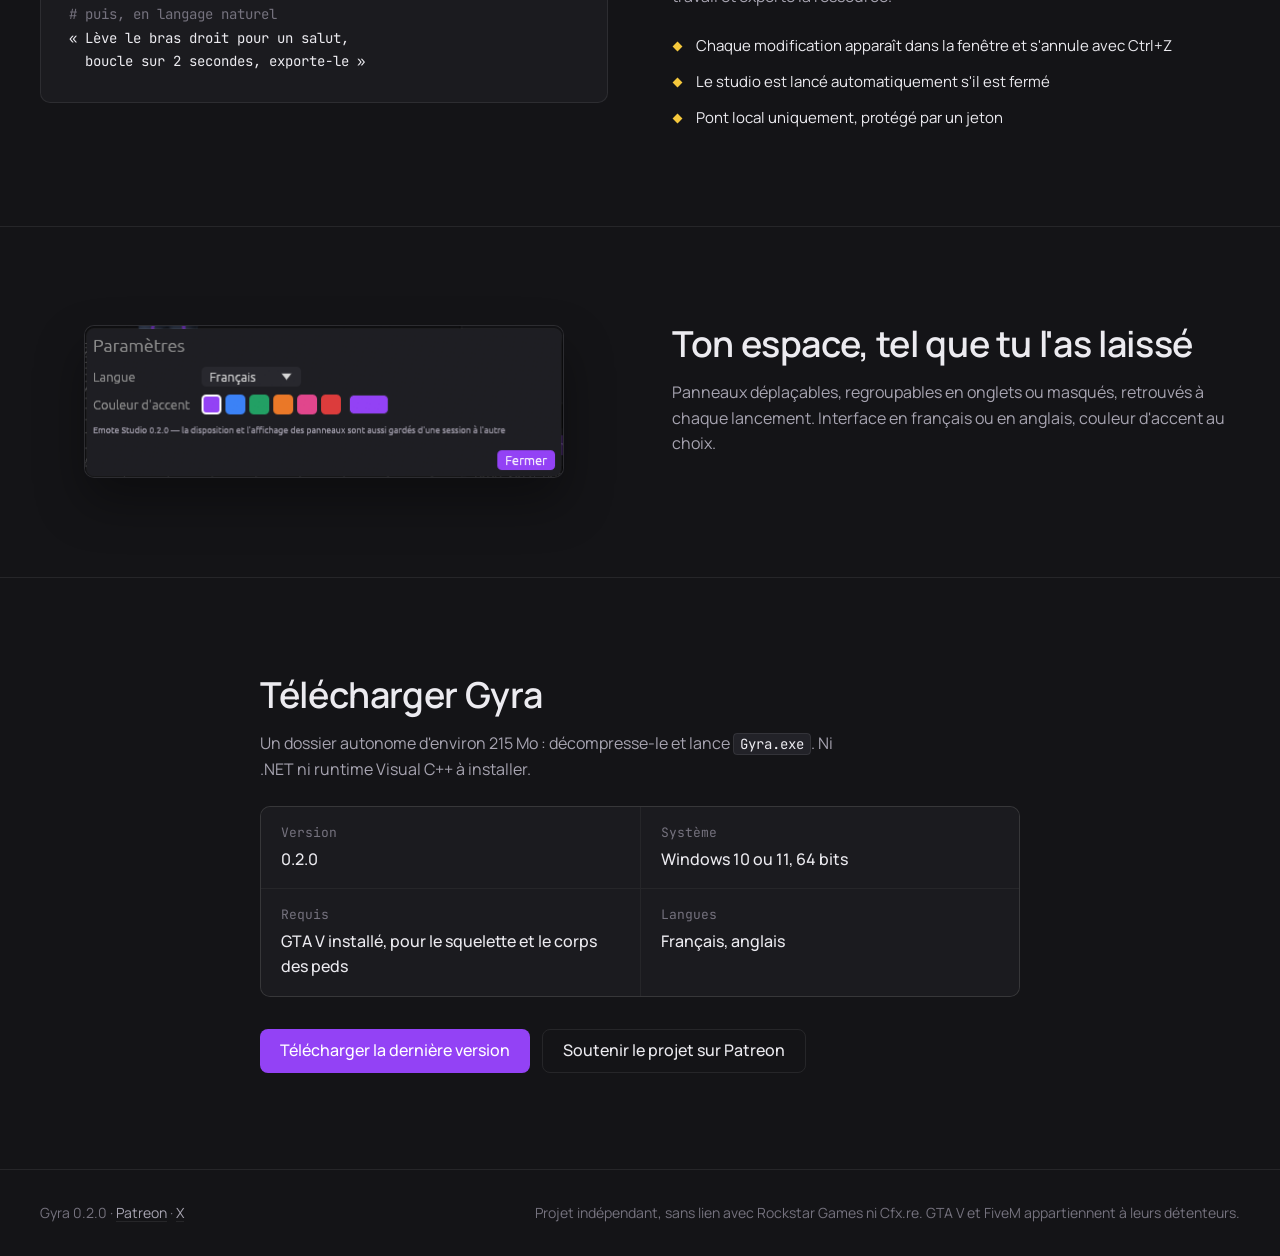
==== commit 7b1363dd: "feat: rebrand the showcase site to Gyra - Emote Studio renamed to Gyra on the FR and EN pages (title" ====
--- a/index.html
+++ b/index.html
@@ -3,7 +3,7 @@
 <head>
   <meta charset="utf-8">
   <meta name="viewport" content="width=device-width, initial-scale=1">
-  <title>Emote Studio pour FiveM</title>
+  <title>Gyra — studio d'emotes FiveM</title>
   <meta name="description" content="Crée des emotes FiveM à partir d'une vidéo ou de ta webcam, retouche-les en 3D sur le vrai squelette GTA V et exporte une ressource prête à streamer.">
   <link rel="alternate" hreflang="fr" href="./">
   <link rel="alternate" hreflang="en" href="en/">
@@ -18,7 +18,7 @@
     <div class="wrap nav-row">
       <a class="brand" href="#">
         <img src="assets/icon.png" alt="" width="28" height="28">
-        <span>Emote Studio</span>
+        <span>Gyra</span>
       </a>
       <nav class="links" aria-label="Sections">
         <a href="#etapes">Fonctionnement</a>
@@ -44,7 +44,7 @@
           <p class="meta">Version 0.2.0 · Windows 10 et 11, 64 bits · sans installation</p>
         </div>
         <figure class="window hero-shot">
-          <img src="assets/studio.png" width="1456" height="939" alt="Emote Studio : ped au bras levé tenant un téléphone, arbre des os à gauche, inspecteur et props à droite, timeline en bas">
+          <img src="assets/studio.png" width="1456" height="939" alt="Gyra : ped au bras levé tenant un téléphone, arbre des os à gauche, inspecteur et props à droite, timeline en bas">
         </figure>
       </div>
     </section>
@@ -129,14 +129,14 @@
     <section id="ia" class="section">
       <div class="wrap split-grid">
         <pre class="tree"><code><span class="dim"># une seule commande pour brancher Claude</span>
-claude mcp add emote-studio -- EmoteStudio.exe mcp
+claude mcp add gyra -- Gyra.exe mcp
 
 <span class="dim"># puis, en langage naturel</span>
 « Lève le bras droit pour un salut,
   boucle sur 2 secondes, exporte-le »</code></pre>
         <div>
           <h2>Pilotable par une IA, en direct</h2>
-          <p><code>EmoteStudio.exe mcp</code> est un serveur MCP : une IA comme Claude pose des clés, déplace les membres, ajoute des props, prend un rendu pour vérifier son travail et exporte la ressource.</p>
+          <p><code>Gyra.exe mcp</code> est un serveur MCP : une IA comme Claude pose des clés, déplace les membres, ajoute des props, prend un rendu pour vérifier son travail et exporte la ressource.</p>
           <ul class="facts">
             <li>Chaque modification apparaît dans la fenêtre et s'annule avec Ctrl+Z</li>
             <li>Le studio est lancé automatiquement s'il est fermé</li>
@@ -160,8 +160,8 @@
 
     <section id="telecharger" class="section download">
       <div class="wrap">
-        <h2>Télécharger Emote Studio</h2>
-        <p>Un dossier autonome d'environ 215 Mo : décompresse-le et lance <code>EmoteStudio.exe</code>. Ni .NET ni runtime Visual C++ à installer.</p>
+        <h2>Télécharger Gyra</h2>
+        <p>Un dossier autonome d'environ 215 Mo : décompresse-le et lance <code>Gyra.exe</code>. Ni .NET ni runtime Visual C++ à installer.</p>
         <dl class="specs">
           <div><dt>Version</dt><dd>0.2.0</dd></div>
           <div><dt>Système</dt><dd>Windows 10 ou 11, 64 bits</dd></div>
@@ -178,7 +178,7 @@
 
   <footer class="footer">
     <div class="wrap footer-row">
-      <span>Emote Studio 0.2.0 · <a href="https://www.patreon.com/cw/Justekal" rel="noopener">Patreon</a> · <a href="https://x.com/gyrateam" rel="noopener">X</a></span>
+      <span>Gyra 0.2.0 · <a href="https://www.patreon.com/cw/Justekal" rel="noopener">Patreon</a> · <a href="https://x.com/gyrateam" rel="noopener">X</a></span>
       <span>Projet indépendant, sans lien avec Rockstar Games ni Cfx.re. GTA V et FiveM appartiennent à leurs détenteurs.</span>
     </div>
   </footer>
--- a/styles.css
+++ b/styles.css
@@ -1,4 +1,4 @@
-/* Emote Studio : site vitrine. Même palette que le studio (graphite, accent violet aplat),
+/* Gyra : site vitrine. Même palette que le studio (graphite, accent violet aplat),
    losange jaune des clés de la timeline comme signe distinctif. */
 
 :root {
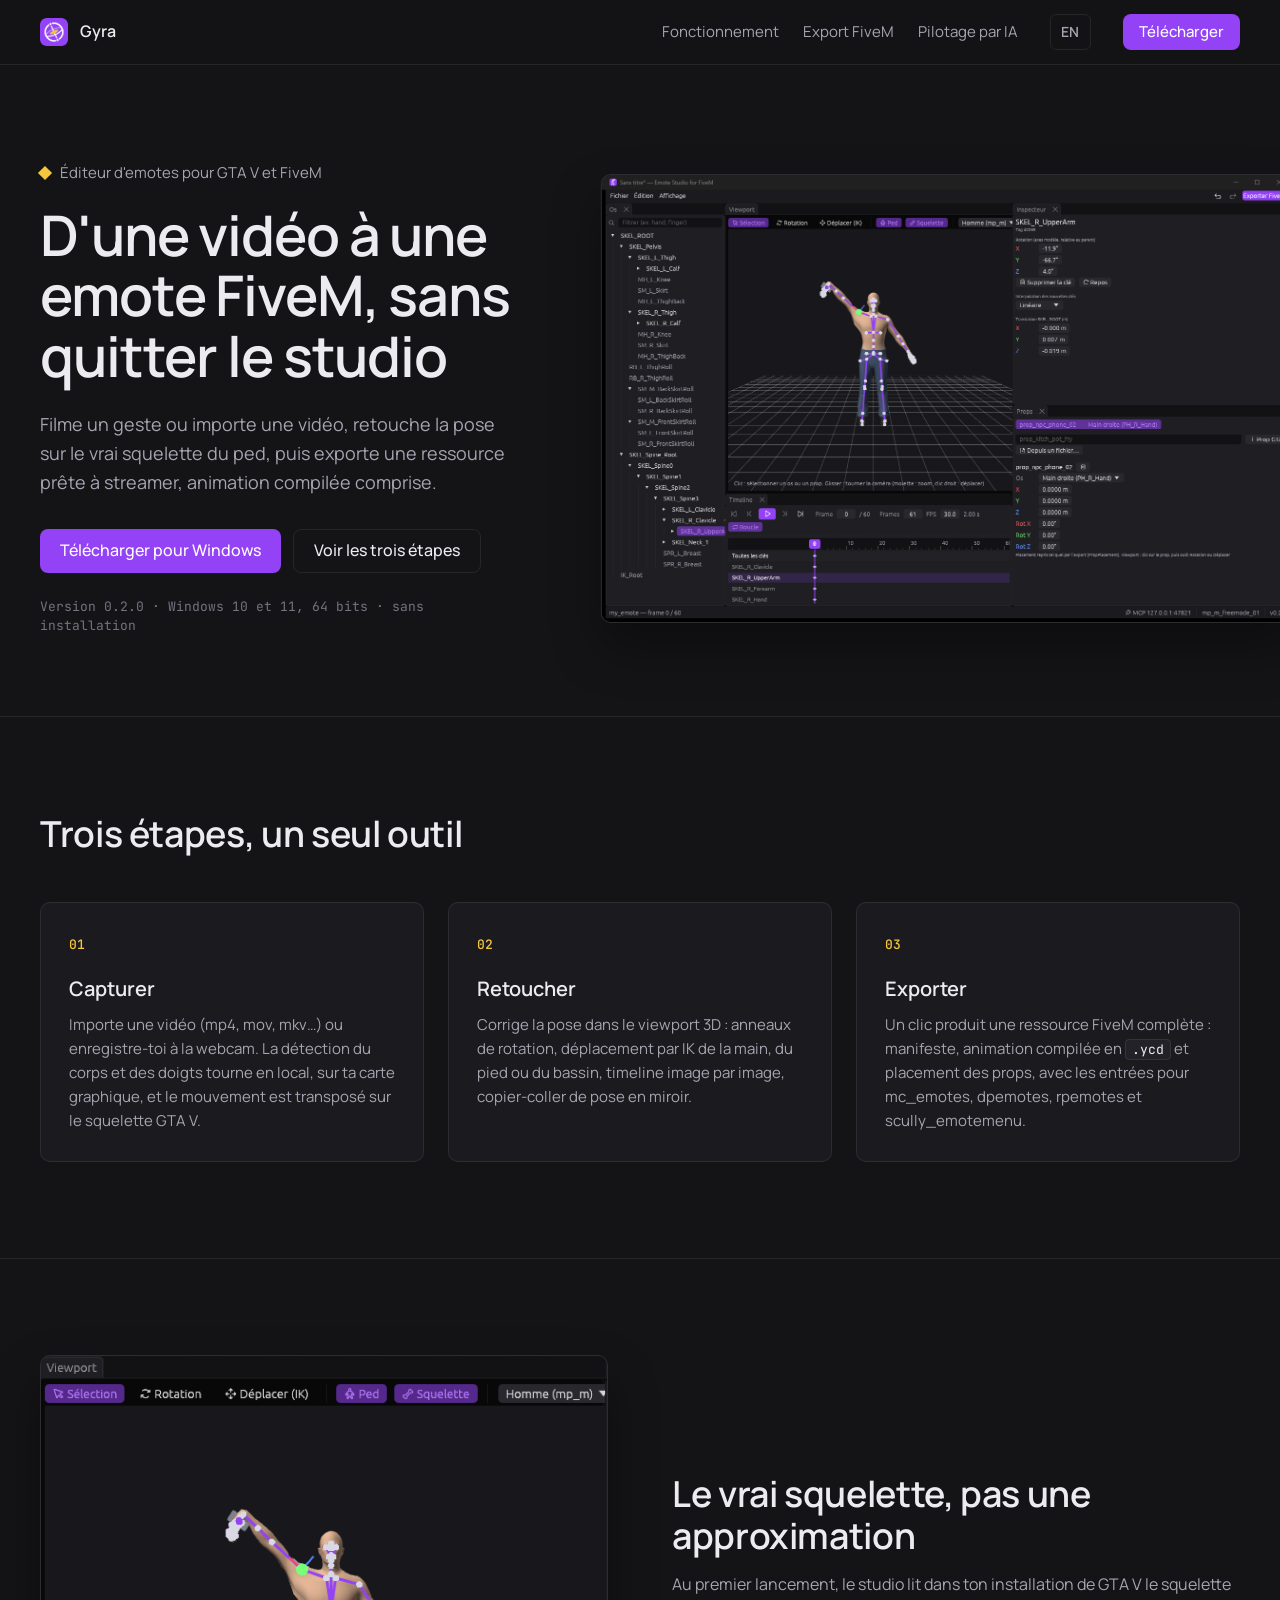
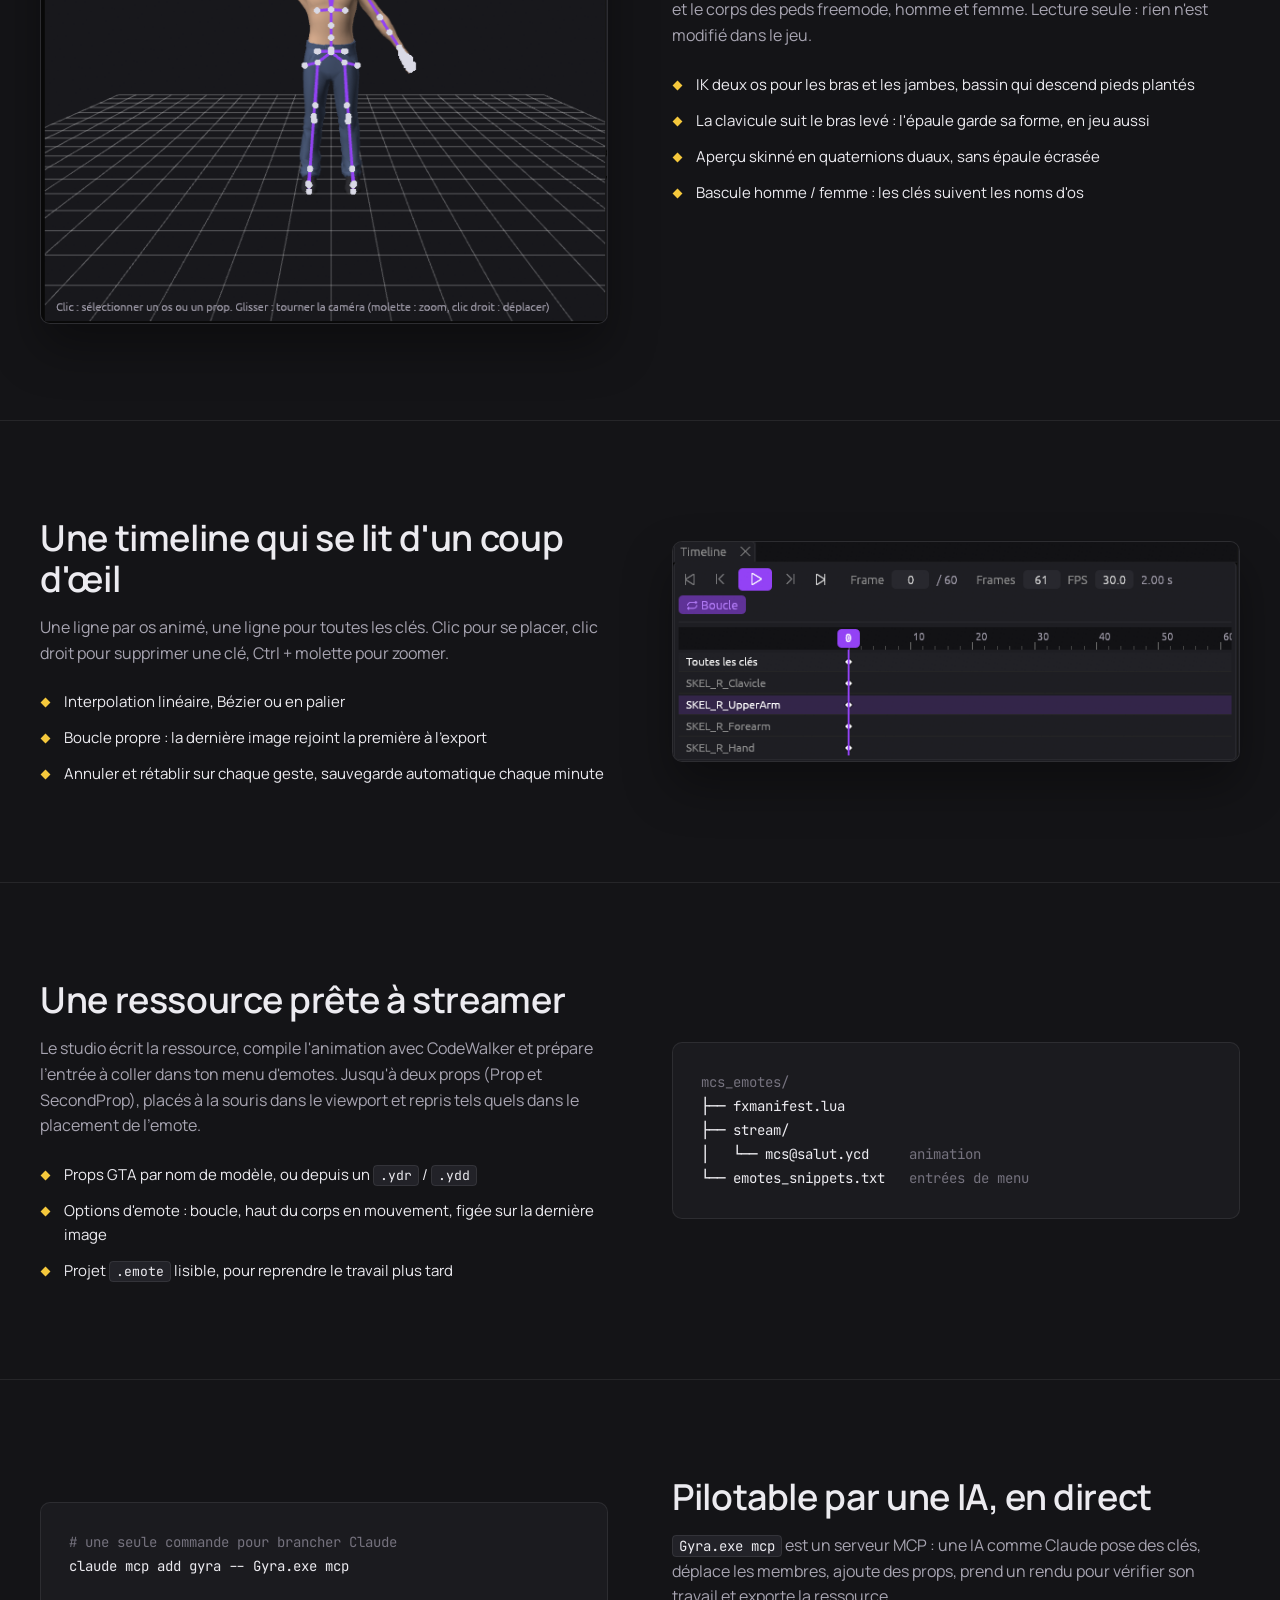
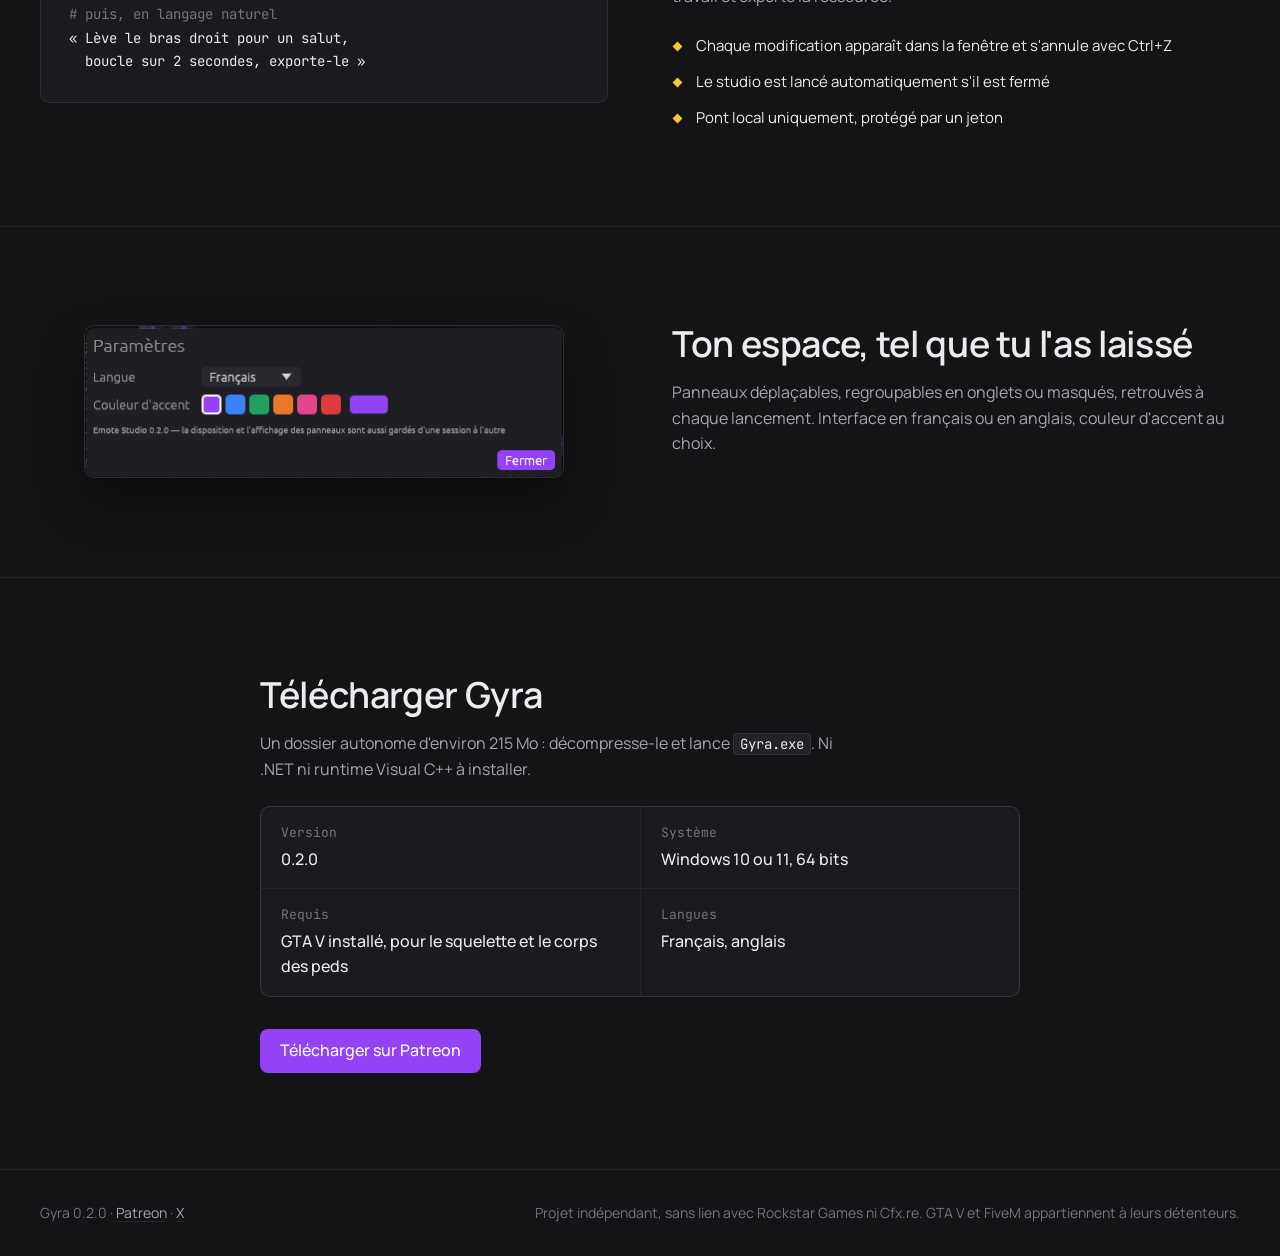
==== commit 69a1271f: "feat: download Gyra from Patreon - Download button now leads to the Patreon page (FR and EN) - Dupli" ====
--- a/index.html
+++ b/index.html
@@ -169,8 +169,7 @@
           <div><dt>Langues</dt><dd>Français, anglais</dd></div>
         </dl>
         <div class="actions">
-          <a class="button" href="https://github.com/JusteKal/emote-studio/releases">Télécharger la dernière version</a>
-          <a class="button ghost" href="https://www.patreon.com/cw/Justekal" rel="noopener">Soutenir le projet sur Patreon</a>
+          <a class="button" href="https://www.patreon.com/cw/Justekal" rel="noopener">Télécharger sur Patreon</a>
         </div>
       </div>
     </section>
